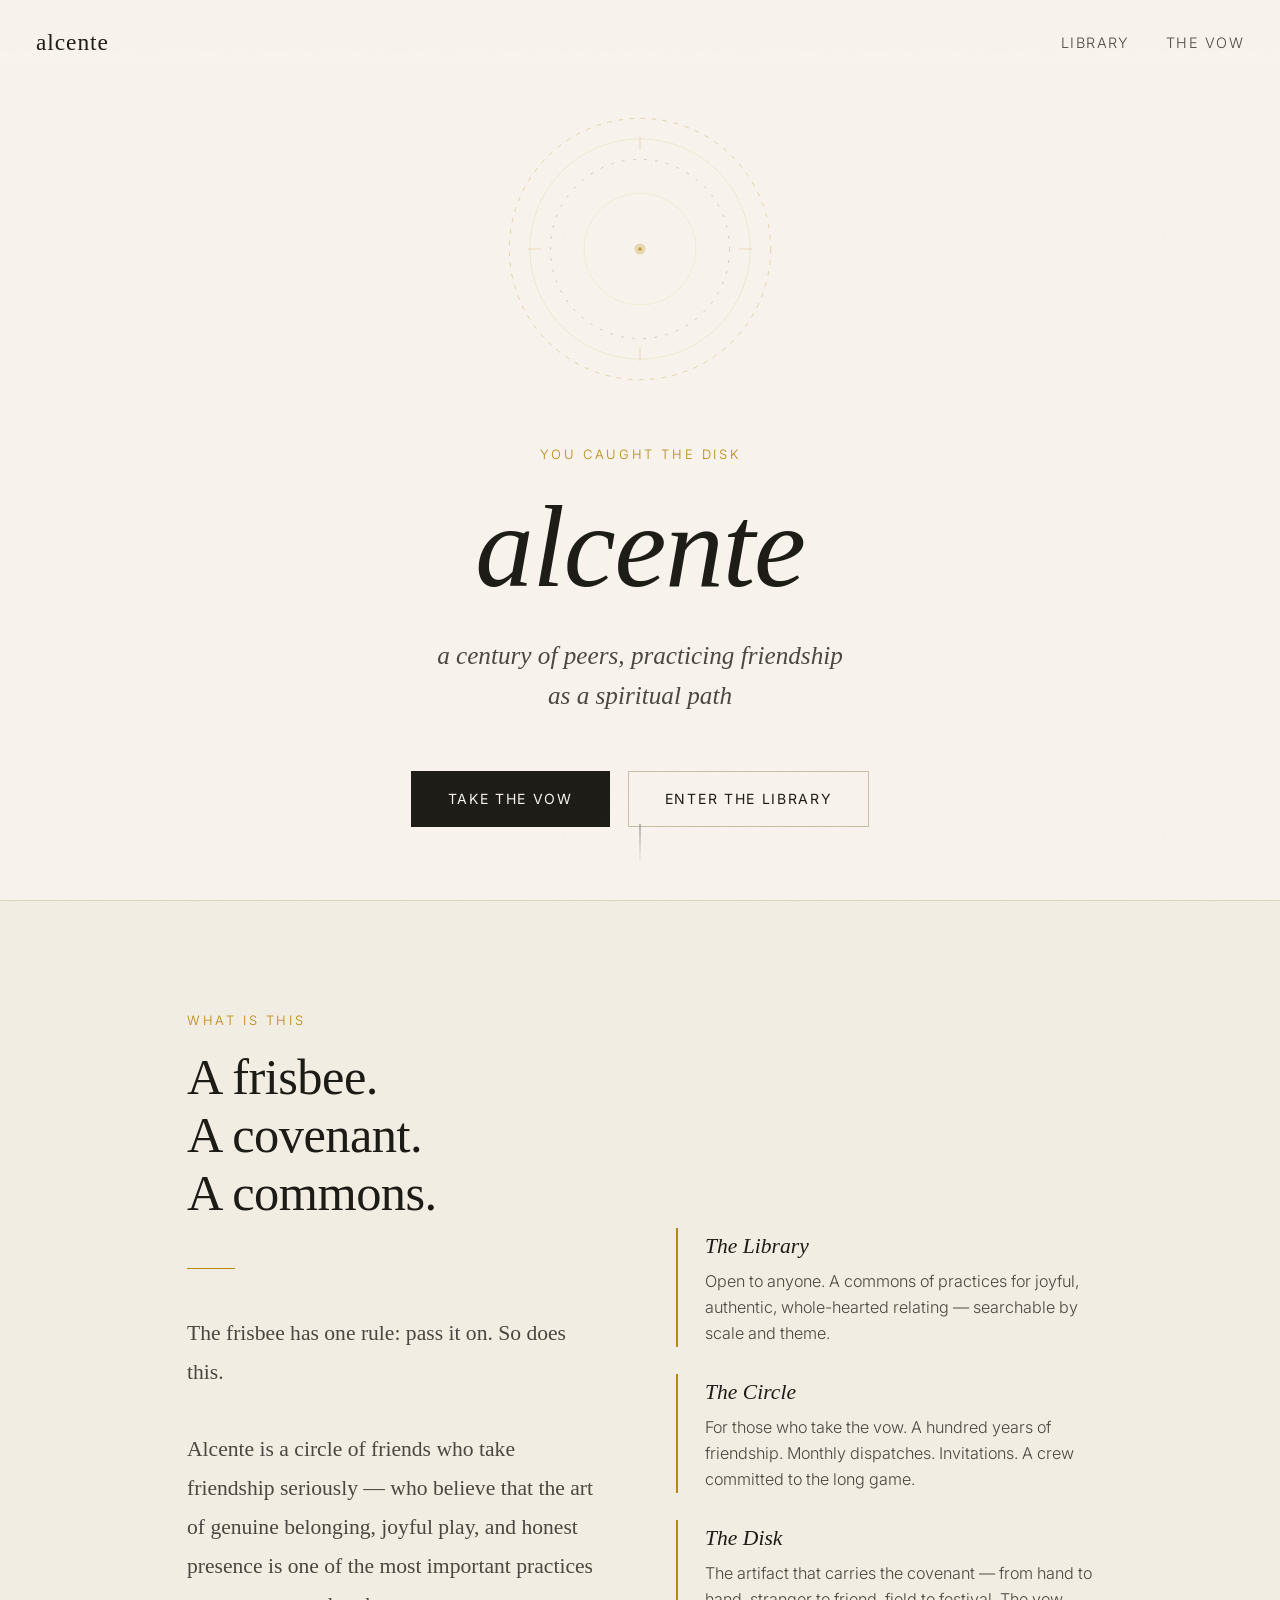
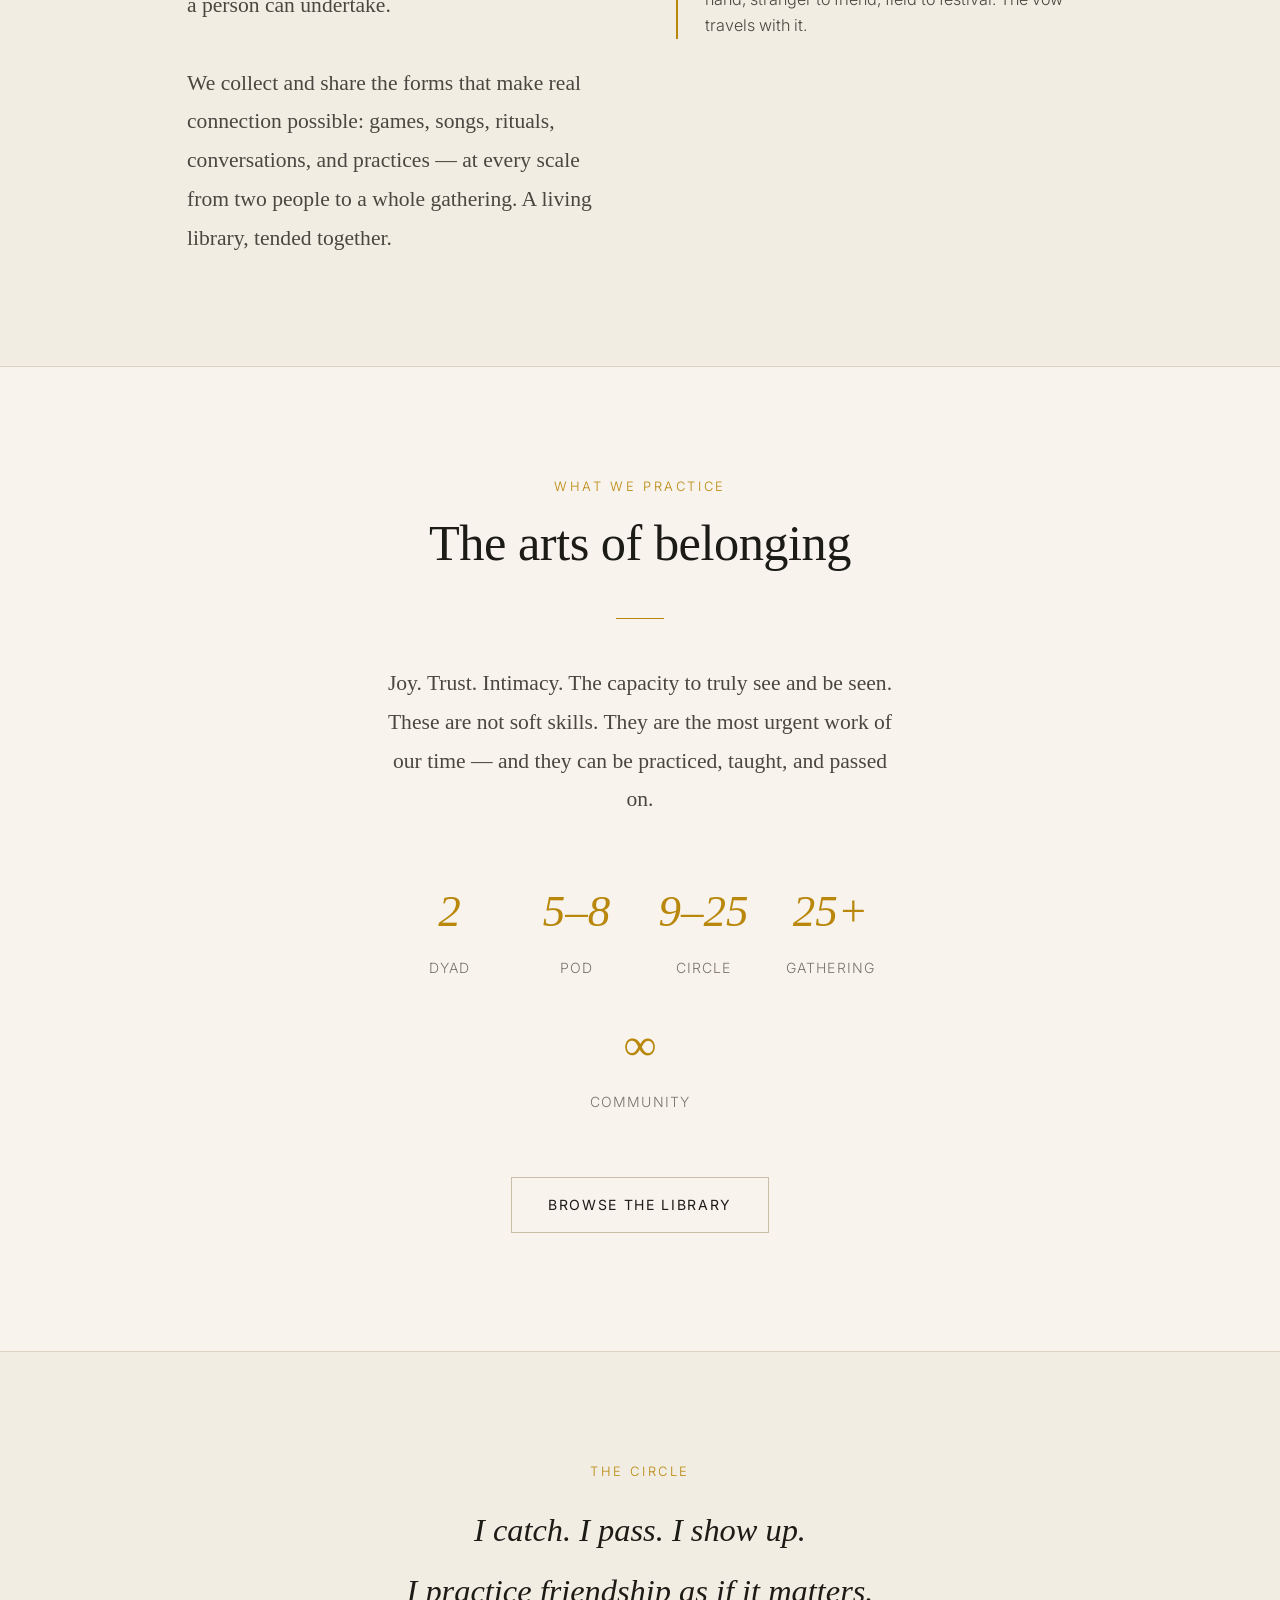
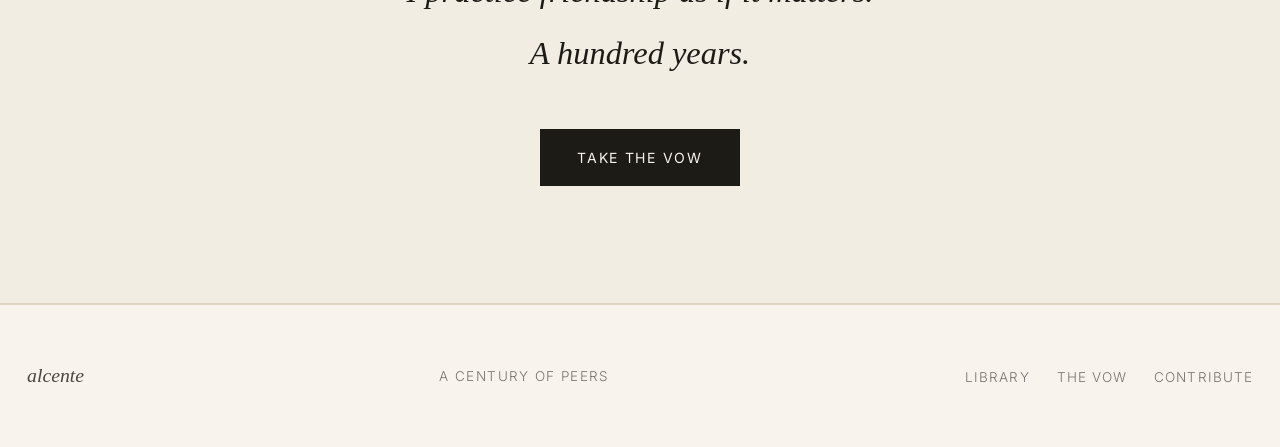
==== index.html @ 094f24ce "Update meta description and Open Graph tags" ====
<!DOCTYPE html>
<html lang="en">
<head>
  <meta charset="UTF-8">
  <meta name="viewport" content="width=device-width, initial-scale=1.0">
  <title>alcente — a century of peers</title>
  <meta name="description" content="A frisbee that carries a covenant. A circle of wizards, witches, bodhisatvas, librarians, and pirates practicing friendship as a spiritual path.">
  <meta property="og:title" content="alcente — a century of peers">
  <meta property="og:description" content="You hold the disk. A circle of friends practicing friendship as a spiritual path.">
  <meta property="og:type" content="website">
  <meta property="og:url" content="https://alcente.xyz">
  <link rel="preconnect" href="https://fonts.googleapis.com">
  <link rel="preconnect" href="https://fonts.gstatic.com" crossorigin>
  <link href="https://fonts.googleapis.com/css2?family=Cormorant+Garant:ital,wght@0,300;0,400;0,500;0,600;1,300;1,400;1,500&family=Inter:wght@300;400;500&display=swap" rel="stylesheet">
  <link rel="stylesheet" href="style.css">
</head>
<body>

  <!-- Navigation -->
  <nav class="nav" id="nav">
    <a href="/" class="nav__logo">alcente</a>
    <ul class="nav__links">
      <li><a href="library.html">Library</a></li>
      <li><a href="covenant.html">The Vow</a></li>
    </ul>
  </nav>

  <main>

    <!-- Hero -->
    <section class="hero">

      <!-- The Disk -->
      <div class="hero__disk" aria-hidden="true">
        <svg viewBox="0 0 300 300" xmlns="http://www.w3.org/2000/svg" fill="none">
          <!-- Outer dashed ring (rotates slowly) -->
          <g class="disk-ring-outer">
            <circle cx="150" cy="150" r="140" stroke="#C49A2F" stroke-width="0.75" stroke-dasharray="5 7" opacity="0.5"/>
          </g>
          <!-- Mid ring -->
          <circle cx="150" cy="150" r="118" stroke="#B8870B" stroke-width="0.5" opacity="0.25"/>
          <!-- Inner dashed ring (rotates opposite) -->
          <g class="disk-ring-inner">
            <circle cx="150" cy="150" r="96" stroke="#627358" stroke-width="0.75" stroke-dasharray="3 9" opacity="0.4"/>
          </g>
          <!-- Core -->
          <circle cx="150" cy="150" r="60" stroke="#C49A2F" stroke-width="0.5" opacity="0.2"/>
          <!-- Center mark -->
          <circle cx="150" cy="150" r="6" fill="#C49A2F" opacity="0.3"/>
          <circle cx="150" cy="150" r="2" fill="#B8870B" opacity="0.7"/>
          <!-- Cardinal marks -->
          <line x1="150" y1="30" x2="150" y2="44" stroke="#C49A2F" stroke-width="1" opacity="0.3"/>
          <line x1="150" y1="256" x2="150" y2="270" stroke="#C49A2F" stroke-width="1" opacity="0.3"/>
          <line x1="30" y1="150" x2="44" y2="150" stroke="#C49A2F" stroke-width="1" opacity="0.3"/>
          <line x1="256" y1="150" x2="270" y2="150" stroke="#C49A2F" stroke-width="1" opacity="0.3"/>
        </svg>
      </div>

      <p class="hero__eyebrow">you caught the disk</p>

      <h1 class="hero__title">alcente</h1>

      <p class="hero__sub">
        a century of peers, practicing friendship<br>as a spiritual path
      </p>

      <div class="hero__ctas">
        <a href="covenant.html" class="btn btn--primary">Take the Vow</a>
        <a href="library.html" class="btn btn--ghost">Enter the Library</a>
      </div>

      <div class="hero__scroll" aria-hidden="true">
      </div>

    </section>

    <!-- About -->
    <section class="about section">
      <div class="container container--wide">
        <div class="about__grid">

          <div class="about__text fade-up">
            <p class="section__label">What is this</p>
            <h2 class="section__title">A frisbee.<br>A covenant.<br>A commons.</h2>
            <div class="divider divider--left"></div>
            <p class="section__body">
              The frisbee has one rule: pass it on. So does this.<br><br>
              Alcente is a circle of friends who take friendship seriously — 
              who believe that the art of genuine belonging, joyful play, 
              and honest presence is one of the most important practices 
              a person can undertake.<br><br>
              We collect and share the forms that make real connection possible: 
              games, songs, rituals, conversations, and practices — 
              at every scale from two people to a whole gathering.
              A living library, tended together.
            </p>
          </div>

          <ul class="about__values fade-up">
            <li class="about__value">
              <p class="about__value-title">The Library</p>
              <p class="about__value-desc">
                Open to anyone. A commons of practices for joyful, authentic, 
                whole-hearted relating — searchable by scale and theme.
              </p>
            </li>
            <li class="about__value">
              <p class="about__value-title">The Circle</p>
              <p class="about__value-desc">
                For those who take the vow. A hundred years of friendship. 
                Monthly dispatches. Invitations. A crew committed to the long game.
              </p>
            </li>
            <li class="about__value">
              <p class="about__value-title">The Disk</p>
              <p class="about__value-desc">
                The artifact that carries the covenant — from hand to hand, 
                stranger to friend, field to festival. The vow travels with it.
              </p>
            </li>
          </ul>

        </div>
      </div>
    </section>

    <!-- What we practice -->
    <section class="section">
      <div class="container" style="text-align: center;">
        <p class="section__label fade-up">What we practice</p>
        <h2 class="section__title fade-up">The arts of belonging</h2>
        <div class="divider"></div>
        <p class="section__body fade-up" style="max-width: 520px; margin: 0 auto 3rem;">
          Joy. Trust. Intimacy. The capacity to truly see and be seen.
          These are not soft skills. They are the most urgent work of our time —
          and they can be practiced, taught, and passed on.
        </p>

        <div style="display: flex; gap: 1.5rem; justify-content: center; flex-wrap: wrap; margin-top: 2rem;">
          <div class="fade-up" style="display: flex; flex-direction: column; gap: 0.35rem; align-items: center; min-width: 100px;">
            <span style="font-family: var(--font-serif); font-size: 2.5rem; font-style: italic; color: var(--gold);">2</span>
            <span class="small light">dyad</span>
          </div>
          <div class="fade-up" style="display: flex; flex-direction: column; gap: 0.35rem; align-items: center; min-width: 100px;">
            <span style="font-family: var(--font-serif); font-size: 2.5rem; font-style: italic; color: var(--gold);">5–8</span>
            <span class="small light">pod</span>
          </div>
          <div class="fade-up" style="display: flex; flex-direction: column; gap: 0.35rem; align-items: center; min-width: 100px;">
            <span style="font-family: var(--font-serif); font-size: 2.5rem; font-style: italic; color: var(--gold);">9–25</span>
            <span class="small light">circle</span>
          </div>
          <div class="fade-up" style="display: flex; flex-direction: column; gap: 0.35rem; align-items: center; min-width: 100px;">
            <span style="font-family: var(--font-serif); font-size: 2.5rem; font-style: italic; color: var(--gold);">25+</span>
            <span class="small light">gathering</span>
          </div>
          <div class="fade-up" style="display: flex; flex-direction: column; gap: 0.35rem; align-items: center; min-width: 100px;">
            <span style="font-family: var(--font-serif); font-size: 2.5rem; font-style: italic; color: var(--gold);">∞</span>
            <span class="small light">community</span>
          </div>
        </div>

        <div style="margin-top: 3.5rem;" class="fade-up">
          <a href="library.html" class="btn btn--ghost">Browse the Library</a>
        </div>
      </div>
    </section>

    <!-- The Vow teaser -->
    <section class="section" style="background: var(--cream-mid); border-top: 1px solid var(--border); border-bottom: 1px solid var(--border);">
      <div class="container" style="text-align: center;">
        <p class="section__label fade-up">The Circle</p>
        <blockquote class="fade-up" style="font-family: var(--font-serif); font-size: clamp(1.3rem, 3vw, 1.8rem); font-style: italic; line-height: 1.9; color: var(--ink); max-width: 480px; margin: 0 auto 2.5rem;">
          I catch. I pass. I show up.<br>
          I practice friendship as if it matters.<br>
          A hundred years.
        </blockquote>
        <a href="covenant.html" class="btn btn--primary fade-up">Take the Vow</a>
      </div>
    </section>

  </main>

  <footer class="footer">
    <div class="footer__logo">alcente</div>
    <span class="footer__tagline">a century of peers</span>
    <ul class="footer__links">
      <li><a href="library.html">Library</a></li>
      <li><a href="covenant.html">The Vow</a></li>
      <li><a href="contribute.html">Contribute</a></li>
    </ul>
  </footer>

  <script>
    // Scroll-triggered fade-in
    const observer = new IntersectionObserver(
      (entries) => entries.forEach(e => { if (e.isIntersecting) e.target.classList.add('visible'); }),
      { threshold: 0.15, rootMargin: '0px 0px -40px 0px' }
    );
    document.querySelectorAll('.fade-up').forEach(el => observer.observe(el));
  </script>

</body>
</html>
---- style.css ----
/* ============================================
   ALCENTE — Design System
   a century of peers
   ============================================ */

@import url('https://fonts.googleapis.com/css2?family=Cormorant+Garant:ital,wght@0,300;0,400;0,500;0,600;1,300;1,400;1,500&family=Inter:wght@300;400;500&display=swap');

/* --- Tokens --- */
:root {
  --cream:      #F8F4ED;
  --cream-dark: #EDE6D6;
  --cream-mid:  #F2EDE3;
  --ink:        #1D1B16;
  --ink-mid:    #4A4740;
  --ink-light:  #7A756C;
  --gold:       #B8870B;
  --gold-pale:  rgba(184, 135, 11, 0.10);
  --gold-warm:  #C9A040;
  --sage:       #627358;
  --sage-pale:  rgba(98, 115, 88, 0.10);
  --border:     #DDD5C2;
  --border-mid: #C9BEA8;

  --font-serif: 'Cormorant Garant', Georgia, serif;
  --font-sans:  'Inter', system-ui, -apple-system, sans-serif;

  --ease-out: cubic-bezier(0.22, 1, 0.36, 1);
  --ease-in-out: cubic-bezier(0.65, 0, 0.35, 1);

  --max-prose: 660px;
  --max-wide:  960px;
}

/* --- Reset --- */
*, *::before, *::after { box-sizing: border-box; margin: 0; padding: 0; }

html {
  font-size: 18px;
  scroll-behavior: smooth;
  -webkit-font-smoothing: antialiased;
  -moz-osx-font-smoothing: grayscale;
}

body {
  background-color: var(--cream);
  color: var(--ink);
  font-family: var(--font-sans);
  font-weight: 300;
  line-height: 1.7;
  min-height: 100vh;
}

/* Grain overlay */
body::after {
  content: '';
  position: fixed;
  inset: 0;
  background-image: url("data:image/svg+xml,%3Csvg xmlns='http://www.w3.org/2000/svg' width='300' height='300'%3E%3Cfilter id='n'%3E%3CfeTurbulence type='fractalNoise' baseFrequency='0.75' numOctaves='4' stitchTiles='stitch'/%3E%3CfeColorMatrix type='saturate' values='0'/%3E%3C/filter%3E%3Crect width='300' height='300' filter='url(%23n)' opacity='0.04'/%3E%3C/svg%3E");
  pointer-events: none;
  z-index: 9999;
  opacity: 0.6;
}

img, svg { display: block; max-width: 100%; }
a { color: inherit; text-decoration: none; }
button { cursor: pointer; font-family: inherit; }

/* --- Typography --- */
h1, h2, h3, h4 {
  font-family: var(--font-serif);
  font-weight: 400;
  line-height: 1.15;
  letter-spacing: -0.01em;
}

h1 { font-size: clamp(2.8rem, 8vw, 5.5rem); }
h2 { font-size: clamp(1.8rem, 4vw, 2.8rem); }
h3 { font-size: clamp(1.3rem, 3vw, 1.8rem); }

p { font-size: 1rem; color: var(--ink-mid); }

.serif { font-family: var(--font-serif); }
.italic { font-style: italic; }
.gold { color: var(--gold); }
.sage { color: var(--sage); }
.light { color: var(--ink-light); }
.small { font-size: 0.78rem; letter-spacing: 0.08em; text-transform: uppercase; }

/* --- Layout --- */
.container {
  width: 100%;
  max-width: var(--max-prose);
  margin: 0 auto;
  padding: 0 1.5rem;
}

.container--wide {
  max-width: var(--max-wide);
}

/* --- Navigation --- */
.nav {
  position: fixed;
  top: 0;
  left: 0;
  right: 0;
  z-index: 100;
  padding: 1.25rem 2rem;
  display: flex;
  align-items: center;
  justify-content: space-between;
  background: linear-gradient(to bottom, var(--cream) 60%, transparent);
}

.nav__logo {
  font-family: var(--font-serif);
  font-size: 1.3rem;
  font-weight: 500;
  letter-spacing: 0.04em;
  color: var(--ink);
  transition: opacity 0.2s;
}
.nav__logo:hover { opacity: 0.6; }

.nav__links {
  display: flex;
  gap: 2rem;
  list-style: none;
}

.nav__links a {
  font-size: 0.8rem;
  letter-spacing: 0.1em;
  text-transform: uppercase;
  color: var(--ink-mid);
  transition: color 0.2s;
}
.nav__links a:hover,
.nav__links a.active { color: var(--ink); }

/* --- Hero --- */
.hero {
  min-height: 100svh;
  display: flex;
  flex-direction: column;
  align-items: center;
  justify-content: center;
  text-align: center;
  padding: 6rem 1.5rem 4rem;
  position: relative;
}

.hero__disk {
  width: min(280px, 70vw);
  height: min(280px, 70vw);
  margin: 0 auto 3rem;
  animation: breathe 7s var(--ease-in-out) infinite;
}

.disk-ring-outer {
  animation: rotate 90s linear infinite;
  transform-origin: center;
}
.disk-ring-inner {
  animation: rotate 50s linear infinite reverse;
  transform-origin: center;
}

.hero__eyebrow {
  font-size: 0.72rem;
  letter-spacing: 0.2em;
  text-transform: uppercase;
  color: var(--gold);
  margin-bottom: 1.2rem;
}

.hero__title {
  font-family: var(--font-serif);
  font-size: clamp(3.2rem, 10vw, 6.5rem);
  font-weight: 300;
  font-style: italic;
  color: var(--ink);
  line-height: 1.05;
  margin-bottom: 1.5rem;
}

.hero__sub {
  font-family: var(--font-serif);
  font-size: clamp(1.1rem, 2.5vw, 1.4rem);
  color: var(--ink-mid);
  font-style: italic;
  max-width: 480px;
  margin: 0 auto 3rem;
  line-height: 1.6;
}

.hero__ctas {
  display: flex;
  gap: 1rem;
  flex-wrap: wrap;
  justify-content: center;
}

.hero__scroll {
  position: absolute;
  bottom: 2rem;
  left: 50%;
  transform: translateX(-50%);
  font-size: 0.7rem;
  letter-spacing: 0.15em;
  text-transform: uppercase;
  color: var(--ink-light);
  display: flex;
  flex-direction: column;
  align-items: center;
  gap: 0.5rem;
  animation: float 3s ease-in-out infinite;
}
.hero__scroll::after {
  content: '';
  width: 1px;
  height: 40px;
  background: linear-gradient(to bottom, var(--ink-light), transparent);
}

/* --- Buttons --- */
.btn {
  display: inline-block;
  padding: 0.85rem 2rem;
  font-family: var(--font-sans);
  font-size: 0.78rem;
  font-weight: 400;
  letter-spacing: 0.12em;
  text-transform: uppercase;
  border: 1px solid currentColor;
  transition: all 0.25s var(--ease-out);
  position: relative;
  overflow: hidden;
}

.btn--primary {
  background: var(--ink);
  color: var(--cream);
  border-color: var(--ink);
}
.btn--primary:hover {
  background: var(--gold);
  border-color: var(--gold);
  color: var(--cream);
  transform: translateY(-2px);
}

.btn--ghost {
  background: transparent;
  color: var(--ink);
  border-color: var(--border-mid);
}
.btn--ghost:hover {
  border-color: var(--ink);
  transform: translateY(-2px);
}

/* --- Divider --- */
.divider {
  width: 48px;
  height: 1px;
  background: var(--gold);
  margin: 2.5rem auto;
}
.divider--left { margin-left: 0; }

/* --- Section --- */
.section {
  padding: 6rem 1.5rem;
}

.section__label {
  font-size: 0.72rem;
  letter-spacing: 0.2em;
  text-transform: uppercase;
  color: var(--gold);
  margin-bottom: 1rem;
}

.section__title {
  margin-bottom: 1.5rem;
}

.section__body {
  font-family: var(--font-serif);
  font-size: clamp(1.05rem, 2vw, 1.2rem);
  color: var(--ink-mid);
  line-height: 1.8;
}

/* --- About split (homepage) --- */
.about {
  background: var(--cream-mid);
  border-top: 1px solid var(--border);
  border-bottom: 1px solid var(--border);
}

.about__grid {
  display: grid;
  grid-template-columns: 1fr 1fr;
  gap: 4rem;
  align-items: center;
}

.about__text p + p { margin-top: 1rem; }

.about__values {
  list-style: none;
  display: flex;
  flex-direction: column;
  gap: 1.5rem;
}

.about__value {
  border-left: 2px solid var(--gold);
  padding-left: 1.5rem;
}

.about__value-title {
  font-family: var(--font-serif);
  font-size: 1.2rem;
  font-style: italic;
  margin-bottom: 0.25rem;
  color: var(--ink);
}

.about__value-desc {
  font-size: 0.9rem;
  color: var(--ink-mid);
  line-height: 1.6;
}

/* --- Vow / Covenant page --- */
.page-hero {
  padding: 9rem 1.5rem 4rem;
  text-align: center;
}

.vow {
  padding: 4rem 1.5rem 6rem;
  background: var(--cream);
}

.vow__text {
  font-family: var(--font-serif);
  font-size: clamp(1.4rem, 3.5vw, 2rem);
  font-style: italic;
  line-height: 2;
  color: var(--ink);
  text-align: center;
  max-width: 560px;
  margin: 0 auto;
}

.vow__line {
  display: block;
  opacity: 0;
  transform: translateY(12px);
  transition: opacity 0.6s var(--ease-out), transform 0.6s var(--ease-out);
}

.vow__line.visible {
  opacity: 1;
  transform: translateY(0);
}

.vow__signature {
  font-family: var(--font-serif);
  font-size: 0.9rem;
  color: var(--gold);
  letter-spacing: 0.1em;
  text-transform: uppercase;
  margin-top: 2.5rem;
  text-align: center;
}

/* What the circle means */
.circle-means {
  padding: 4rem 1.5rem;
  background: var(--cream-mid);
  border-top: 1px solid var(--border);
  border-bottom: 1px solid var(--border);
}

.circle-means__items {
  list-style: none;
  display: flex;
  flex-direction: column;
  gap: 1.5rem;
  max-width: 540px;
  margin: 0 auto;
}

.circle-means__item {
  display: grid;
  grid-template-columns: 2rem 1fr;
  gap: 1rem;
  align-items: start;
}

.circle-means__num {
  font-family: var(--font-serif);
  font-style: italic;
  font-size: 1.3rem;
  color: var(--gold);
  line-height: 1;
  padding-top: 0.1rem;
}

.circle-means__desc {
  font-family: var(--font-serif);
  font-size: 1.05rem;
  color: var(--ink-mid);
  line-height: 1.7;
}

/* Join form */
.join {
  padding: 5rem 1.5rem 7rem;
}

.form {
  max-width: 480px;
  margin: 0 auto;
  display: flex;
  flex-direction: column;
  gap: 1.25rem;
}

.form__field {
  display: flex;
  flex-direction: column;
  gap: 0.4rem;
}

.form__label {
  font-size: 0.72rem;
  letter-spacing: 0.12em;
  text-transform: uppercase;
  color: var(--ink-mid);
}

.form__input {
  background: transparent;
  border: 1px solid var(--border-mid);
  border-radius: 0;
  padding: 0.85rem 1rem;
  font-family: var(--font-sans);
  font-size: 1rem;
  color: var(--ink);
  transition: border-color 0.2s;
  width: 100%;
  outline: none;
}

.form__input:focus { border-color: var(--ink); }
.form__input::placeholder { color: var(--ink-light); }

.form__checkbox {
  display: flex;
  align-items: flex-start;
  gap: 0.85rem;
  cursor: pointer;
}

.form__checkbox input[type="checkbox"] {
  width: 18px;
  height: 18px;
  flex-shrink: 0;
  margin-top: 0.15rem;
  accent-color: var(--gold);
  cursor: pointer;
}

.form__checkbox-text {
  font-family: var(--font-serif);
  font-size: 1rem;
  font-style: italic;
  color: var(--ink-mid);
  line-height: 1.5;
}

.form__note {
  font-size: 0.78rem;
  color: var(--ink-light);
  line-height: 1.6;
  text-align: center;
  margin-top: 0.5rem;
}

.form__success {
  display: none;
  text-align: center;
  padding: 3rem;
  border: 1px solid var(--border);
}

.form__success.show { display: block; }

.form__success-title {
  font-family: var(--font-serif);
  font-size: 2rem;
  font-style: italic;
  margin-bottom: 0.75rem;
}

/* --- Library page --- */
.library-intro {
  padding: 9rem 1.5rem 3rem;
  text-align: center;
}

.filter-bar {
  padding: 0 1.5rem 2.5rem;
  display: flex;
  flex-direction: column;
  gap: 1rem;
  align-items: center;
  position: sticky;
  top: 64px;
  background: var(--cream);
  z-index: 10;
  border-bottom: 1px solid var(--border);
  padding-bottom: 1.25rem;
}

.filter-group {
  display: flex;
  align-items: center;
  gap: 0.5rem;
  flex-wrap: wrap;
  justify-content: center;
}

.filter-group__label {
  font-size: 0.68rem;
  letter-spacing: 0.12em;
  text-transform: uppercase;
  color: var(--ink-light);
  margin-right: 0.25rem;
}

.chip {
  font-family: var(--font-sans);
  font-size: 0.72rem;
  font-weight: 400;
  letter-spacing: 0.08em;
  text-transform: uppercase;
  padding: 0.4rem 0.9rem;
  border: 1px solid var(--border);
  background: transparent;
  color: var(--ink-mid);
  cursor: pointer;
  transition: all 0.18s;
  border-radius: 100px;
}

.chip:hover { border-color: var(--ink-mid); color: var(--ink); }
.chip.active {
  background: var(--ink);
  border-color: var(--ink);
  color: var(--cream);
}

/* Practice grid */
.practices {
  padding: 2.5rem 1.5rem 6rem;
}

.practices__grid {
  display: grid;
  gap: 1.5rem;
  max-width: var(--max-wide);
  margin: 0 auto;
}

.practice-card {
  border: 1px solid var(--border);
  background: var(--cream);
  transition: border-color 0.2s, box-shadow 0.2s;
  cursor: pointer;
}

.practice-card:hover {
  border-color: var(--border-mid);
  box-shadow: 0 4px 24px rgba(0,0,0,0.05);
}

.practice-card.hidden {
  display: none;
}

.practice-card__header {
  padding: 1.5rem 1.75rem;
  display: grid;
  grid-template-columns: 1fr auto;
  gap: 1rem;
  align-items: start;
}

.practice-card__title {
  font-family: var(--font-serif);
  font-size: 1.4rem;
  font-weight: 400;
  color: var(--ink);
  margin-bottom: 0.35rem;
}

.practice-card__tagline {
  font-family: var(--font-serif);
  font-size: 0.95rem;
  font-style: italic;
  color: var(--ink-mid);
}

.practice-card__meta {
  display: flex;
  flex-direction: column;
  align-items: flex-end;
  gap: 0.4rem;
}

.badge {
  font-size: 0.65rem;
  letter-spacing: 0.1em;
  text-transform: uppercase;
  padding: 0.25rem 0.65rem;
  border-radius: 100px;
  white-space: nowrap;
}

.badge--type {
  background: var(--gold-pale);
  color: var(--gold);
  border: 1px solid rgba(184,135,11,0.2);
}

.badge--scale {
  background: var(--sage-pale);
  color: var(--sage);
  border: 1px solid rgba(98,115,88,0.2);
}

.badge--time {
  font-size: 0.65rem;
  color: var(--ink-light);
  letter-spacing: 0.06em;
}

.practice-card__body {
  max-height: 0;
  overflow: hidden;
  transition: max-height 0.5s var(--ease-out);
}

.practice-card__body.open {
  max-height: 800px;
}

.practice-card__inner {
  padding: 0 1.75rem 1.75rem;
  border-top: 1px solid var(--border);
  display: grid;
  gap: 1.5rem;
}

.practice-card__section-label {
  font-size: 0.65rem;
  letter-spacing: 0.14em;
  text-transform: uppercase;
  color: var(--gold);
  margin-bottom: 0.5rem;
}

.practice-card__desc {
  font-family: var(--font-serif);
  font-size: 1rem;
  color: var(--ink-mid);
  line-height: 1.7;
}

.practice-card__steps {
  list-style: none;
  display: flex;
  flex-direction: column;
  gap: 0.6rem;
  counter-reset: steps;
}

.practice-card__steps li {
  counter-increment: steps;
  display: grid;
  grid-template-columns: 1.5rem 1fr;
  gap: 0.75rem;
  font-family: var(--font-serif);
  font-size: 1rem;
  color: var(--ink-mid);
  line-height: 1.6;
}

.practice-card__steps li::before {
  content: counter(steps) ".";
  color: var(--gold);
  font-style: italic;
  font-size: 0.95rem;
}

.practice-card__when,
.practice-card__source {
  font-size: 0.85rem;
  color: var(--ink-light);
  font-style: italic;
  line-height: 1.6;
}

.practice-card__expand {
  display: flex;
  align-items: center;
  gap: 0.5rem;
  font-size: 0.7rem;
  letter-spacing: 0.1em;
  text-transform: uppercase;
  color: var(--ink-light);
  margin-top: 0.5rem;
  transition: color 0.2s;
}
.practice-card:hover .practice-card__expand { color: var(--ink); }

.expand-icon {
  width: 16px;
  height: 16px;
  transition: transform 0.3s var(--ease-out);
}
.practice-card.open .expand-icon { transform: rotate(45deg); }

.no-results {
  text-align: center;
  padding: 4rem 1.5rem;
  font-family: var(--font-serif);
  font-size: 1.2rem;
  font-style: italic;
  color: var(--ink-light);
  display: none;
}

.no-results.show { display: block; }

/* --- Contribute page --- */
.contribute-intro {
  padding: 9rem 1.5rem 4rem;
  text-align: center;
}

.contribute-form {
  padding: 2rem 1.5rem 7rem;
}

.form__select {
  background: transparent;
  border: 1px solid var(--border-mid);
  padding: 0.85rem 1rem;
  font-family: var(--font-sans);
  font-size: 1rem;
  color: var(--ink);
  width: 100%;
  outline: none;
  cursor: pointer;
  transition: border-color 0.2s;
  appearance: none;
  background-image: url("data:image/svg+xml,%3Csvg xmlns='http://www.w3.org/2000/svg' width='12' height='8' viewBox='0 0 12 8'%3E%3Cpath d='M1 1l5 5 5-5' stroke='%234A4740' fill='none' stroke-width='1.5'/%3E%3C/svg%3E");
  background-repeat: no-repeat;
  background-position: right 1rem center;
}

.form__select:focus { border-color: var(--ink); }

.form__textarea {
  background: transparent;
  border: 1px solid var(--border-mid);
  padding: 0.85rem 1rem;
  font-family: var(--font-sans);
  font-size: 1rem;
  color: var(--ink);
  width: 100%;
  outline: none;
  resize: vertical;
  min-height: 120px;
  transition: border-color 0.2s;
  line-height: 1.6;
}
.form__textarea:focus { border-color: var(--ink); }
.form__textarea::placeholder { color: var(--ink-light); }

.form__row {
  display: grid;
  grid-template-columns: 1fr 1fr;
  gap: 1rem;
}

/* --- Footer --- */
.footer {
  padding: 3rem 1.5rem;
  border-top: 1px solid var(--border);
  display: flex;
  align-items: center;
  justify-content: space-between;
  flex-wrap: wrap;
  gap: 1rem;
}

.footer__logo {
  font-family: var(--font-serif);
  font-size: 1.1rem;
  font-style: italic;
  color: var(--ink-mid);
}

.footer__tagline {
  font-size: 0.75rem;
  letter-spacing: 0.1em;
  text-transform: uppercase;
  color: var(--ink-light);
}

.footer__links {
  display: flex;
  gap: 1.5rem;
  list-style: none;
}

.footer__links a {
  font-size: 0.75rem;
  letter-spacing: 0.08em;
  text-transform: uppercase;
  color: var(--ink-light);
  transition: color 0.2s;
}
.footer__links a:hover { color: var(--ink); }

/* --- Animations --- */
@keyframes breathe {
  0%, 100% { transform: scale(1); }
  50% { transform: scale(1.025); }
}

@keyframes rotate {
  from { transform: rotate(0deg); }
  to   { transform: rotate(360deg); }
}

@keyframes float {
  0%, 100% { transform: translateX(-50%) translateY(0); }
  50%       { transform: translateX(-50%) translateY(6px); }
}

@keyframes fadeUp {
  from { opacity: 0; transform: translateY(20px); }
  to   { opacity: 1; transform: translateY(0); }
}

.fade-up {
  opacity: 0;
  transform: translateY(20px);
  transition: opacity 0.7s var(--ease-out), transform 0.7s var(--ease-out);
}

.fade-up.visible {
  opacity: 1;
  transform: translateY(0);
}

/* --- Page entry --- */
main {
  animation: fadeUp 0.6s var(--ease-out) both;
}

/* --- Responsive --- */
@media (max-width: 768px) {
  html { font-size: 16px; }

  .nav { padding: 1rem 1.25rem; }
  .nav__links { gap: 1.25rem; }

  .about__grid {
    grid-template-columns: 1fr;
    gap: 2.5rem;
  }

  .form__row {
    grid-template-columns: 1fr;
  }

  .footer {
    flex-direction: column;
    text-align: center;
  }

  .footer__links { justify-content: center; }

  .practice-card__header {
    grid-template-columns: 1fr;
  }

  .practice-card__meta {
    align-items: flex-start;
    flex-direction: row;
    flex-wrap: wrap;
  }
}

@media (max-width: 480px) {
  .hero__ctas { flex-direction: column; align-items: center; }
  .btn { width: 100%; max-width: 280px; text-align: center; }
  .filter-group { gap: 0.35rem; }
}
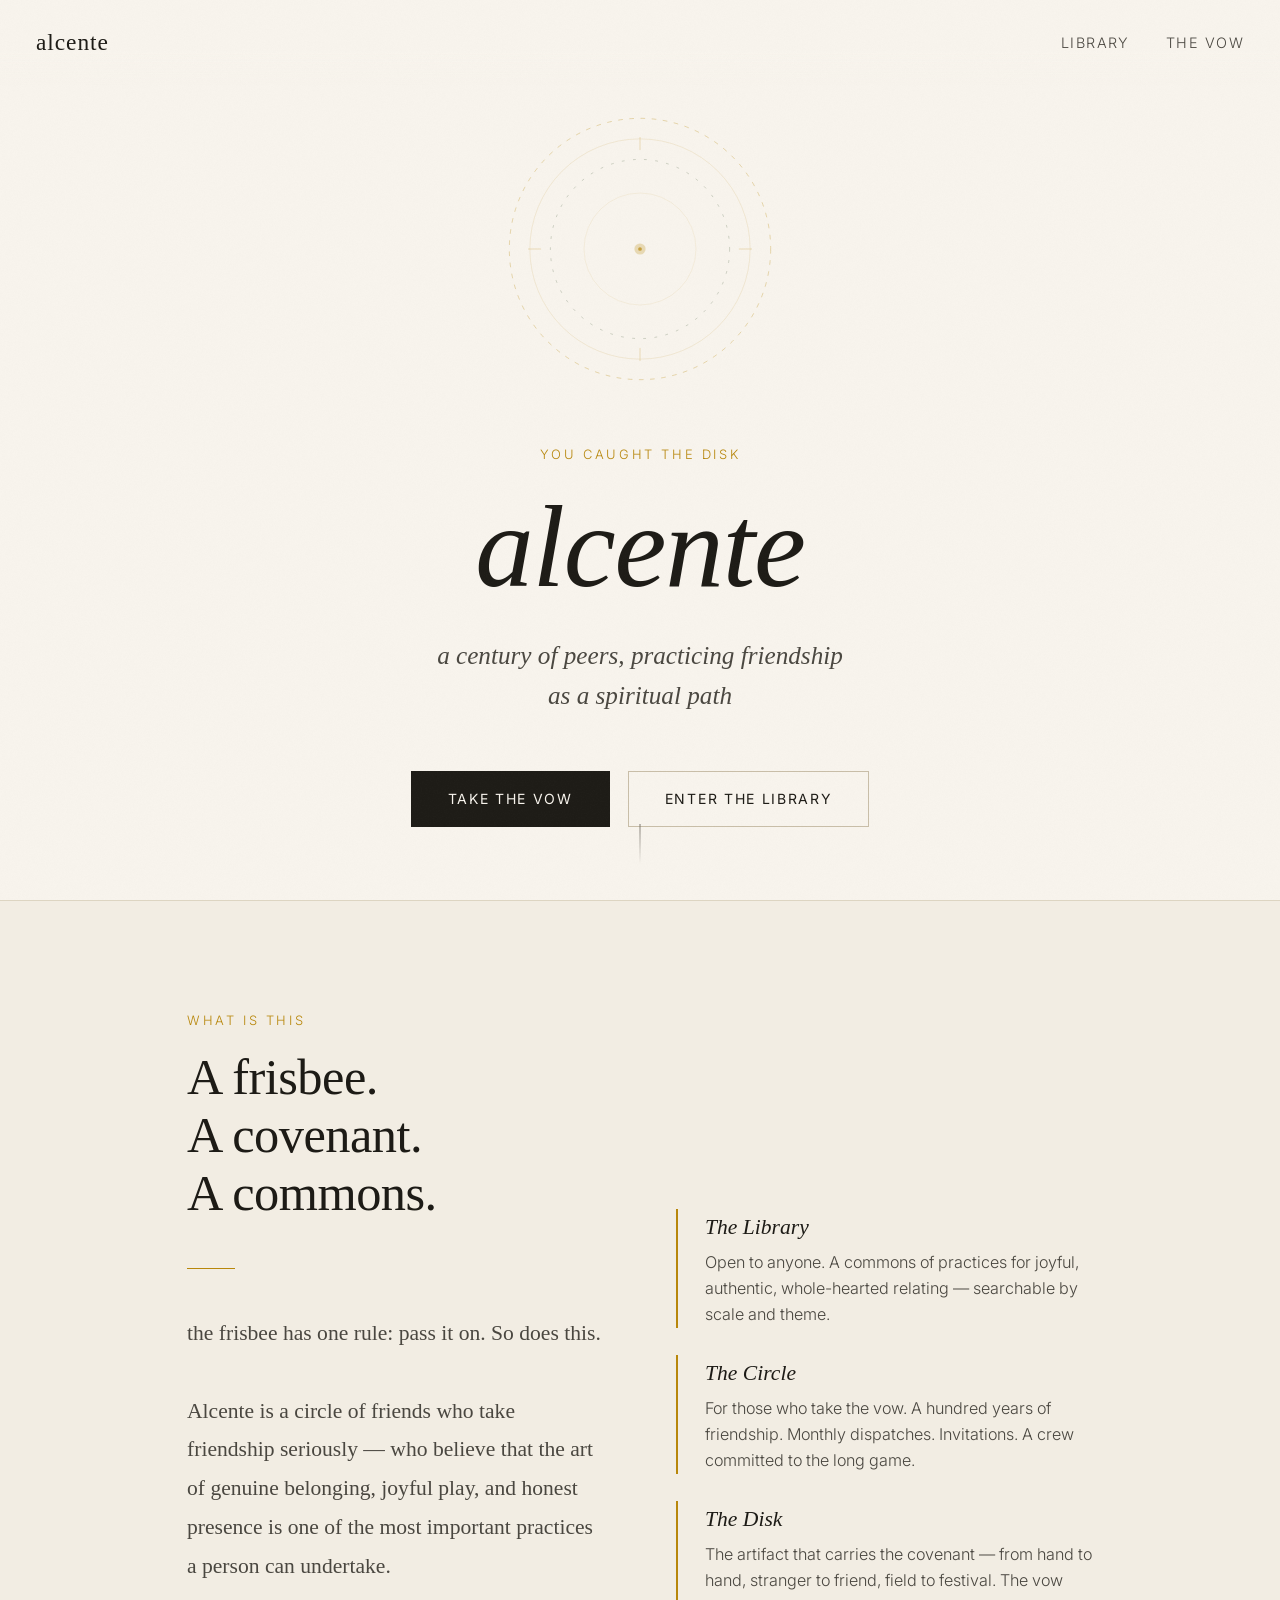
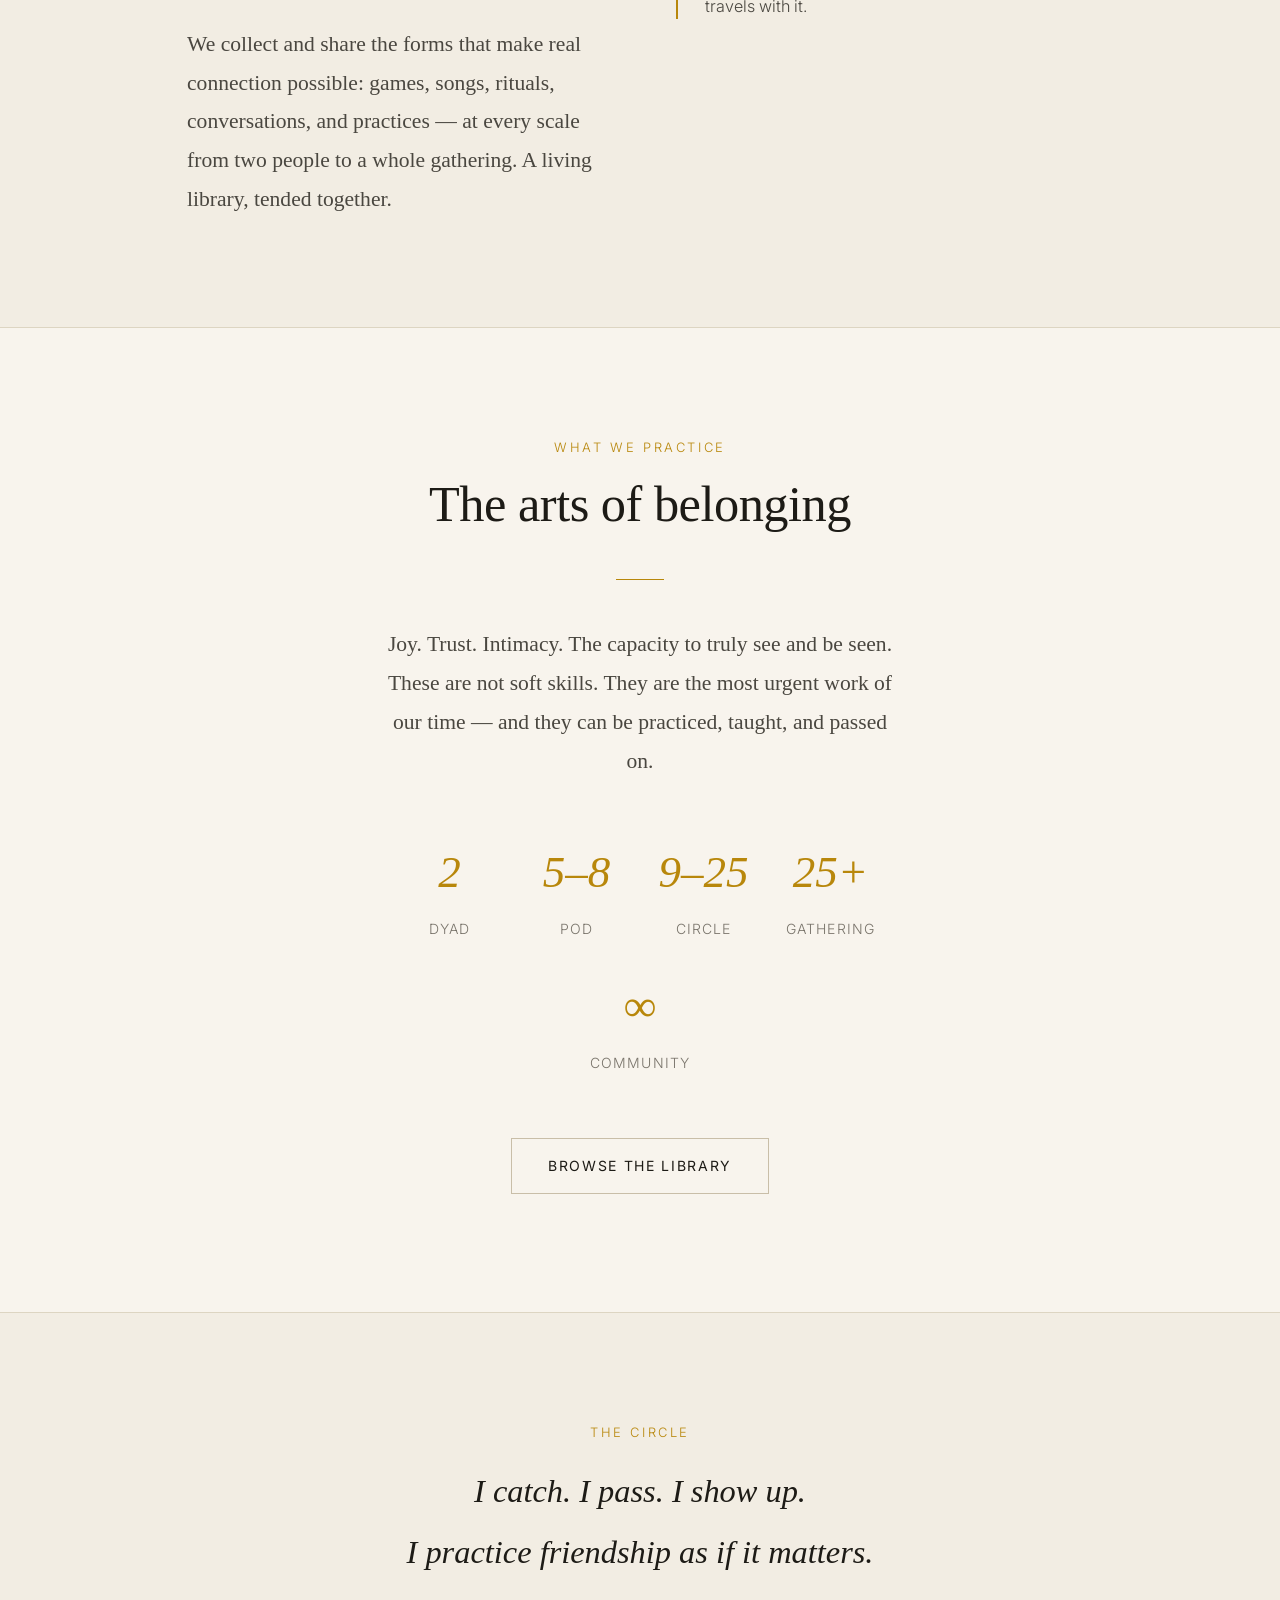
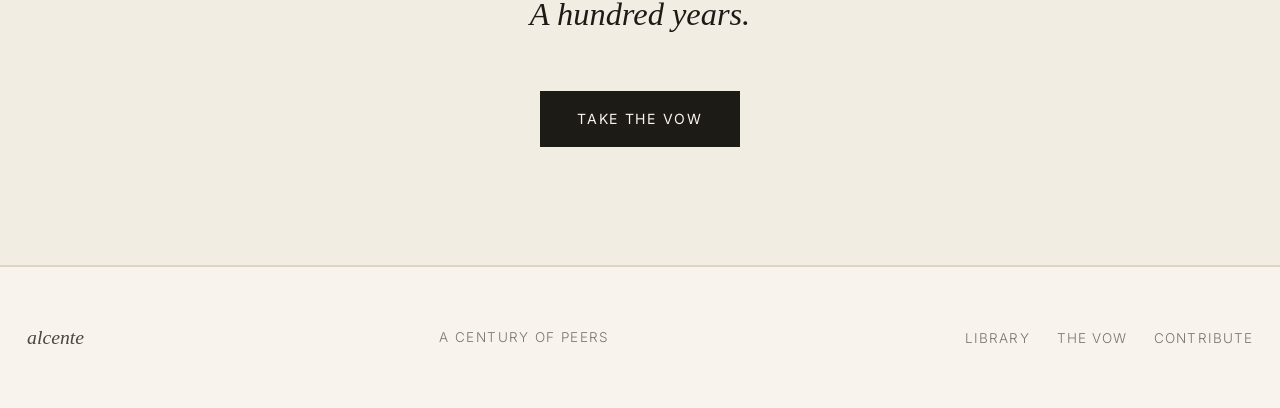
==== commit 14eb9aa4: "Fix capitalization in section body text" ====
--- a/index.html
+++ b/index.html
@@ -3,9 +3,9 @@
 <head>
   <meta charset="UTF-8">
   <meta name="viewport" content="width=device-width, initial-scale=1.0">
-  <title>alcente — a century of peers</title>
+  <title>disk sangha — a century of peers</title>
   <meta name="description" content="A frisbee that carries a covenant. A circle of wizards, witches, bodhisatvas, librarians, and pirates practicing friendship as a spiritual path.">
-  <meta property="og:title" content="alcente — a century of peers">
+  <meta property="og:title" content="disk sangha — a century of peers">
   <meta property="og:description" content="You hold the disk. A circle of friends practicing friendship as a spiritual path.">
   <meta property="og:type" content="website">
   <meta property="og:url" content="https://alcente.xyz">
@@ -84,7 +84,7 @@
             <h2 class="section__title">A frisbee.<br>A covenant.<br>A commons.</h2>
             <div class="divider divider--left"></div>
             <p class="section__body">
-              The frisbee has one rule: pass it on. So does this.<br><br>
+              the frisbee has one rule: pass it on. So does this.<br><br>
               Alcente is a circle of friends who take friendship seriously — 
               who believe that the art of genuine belonging, joyful play, 
               and honest presence is one of the most important practices 
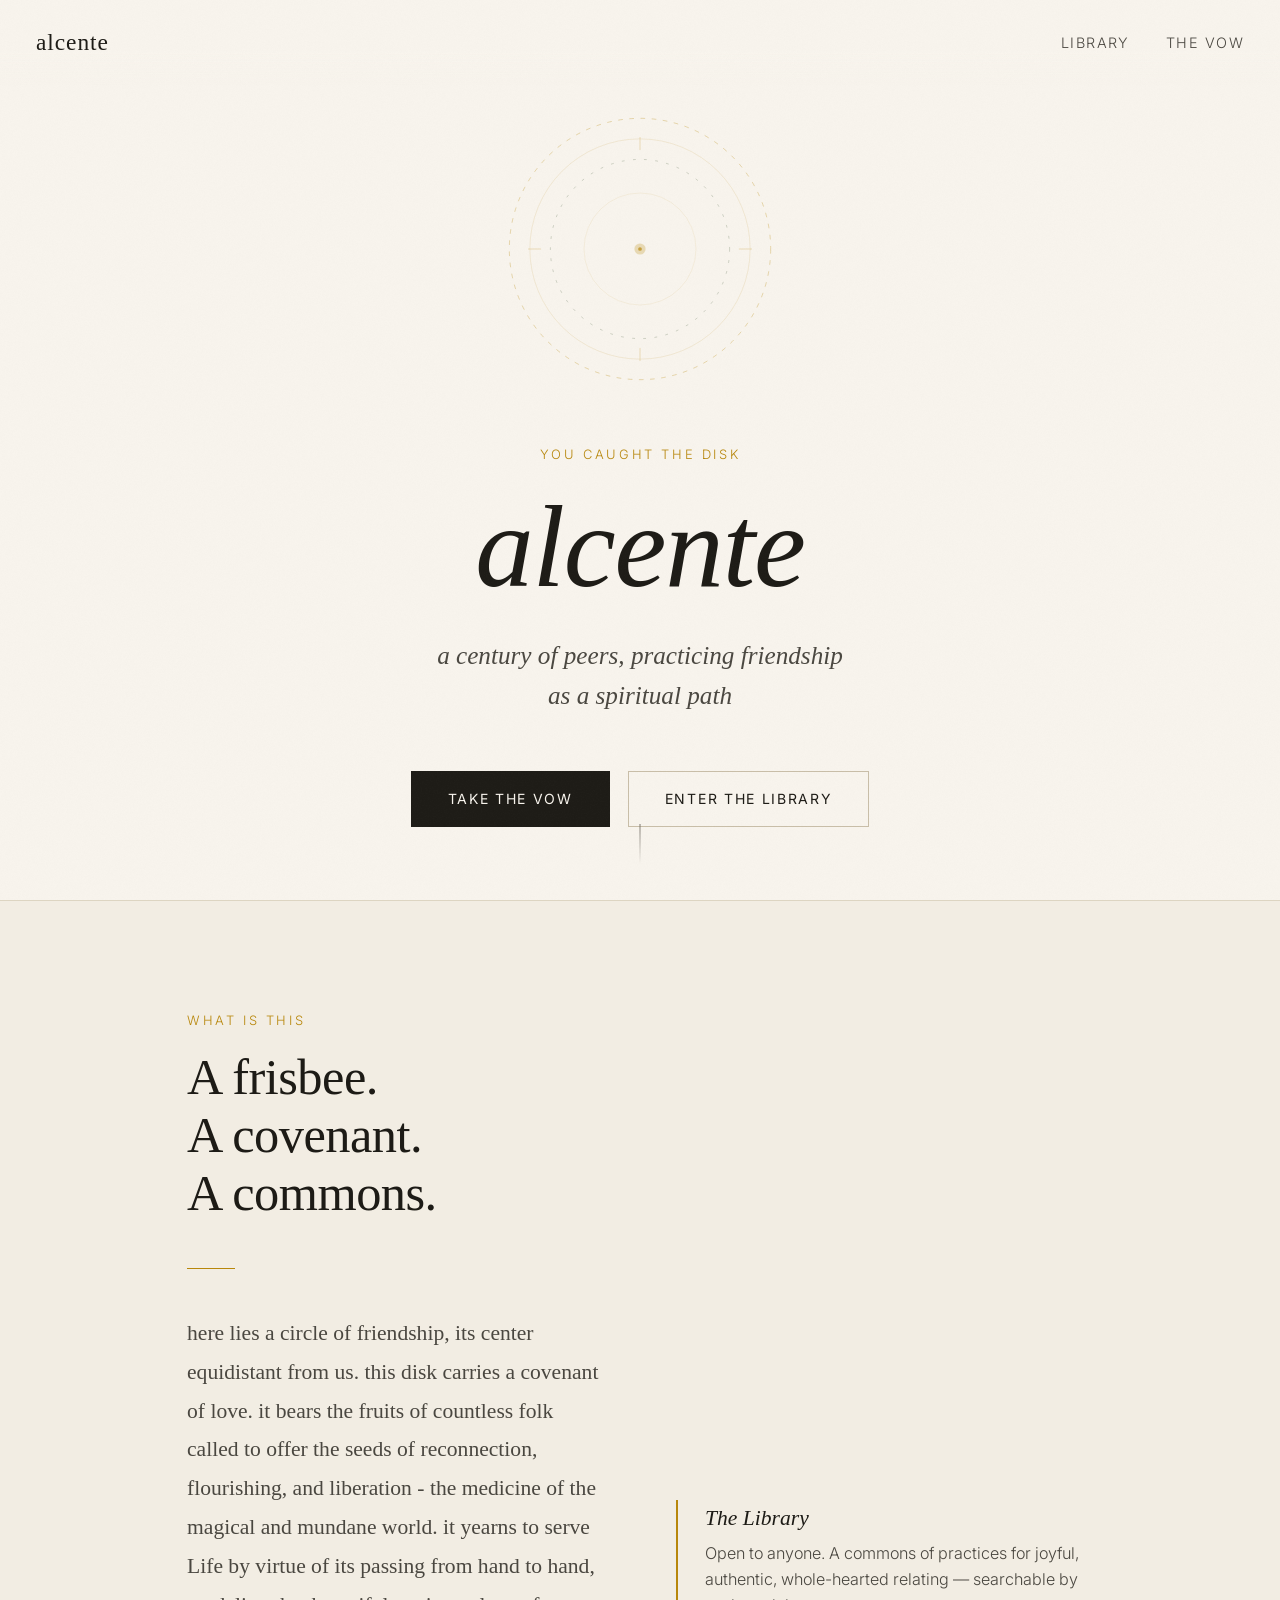
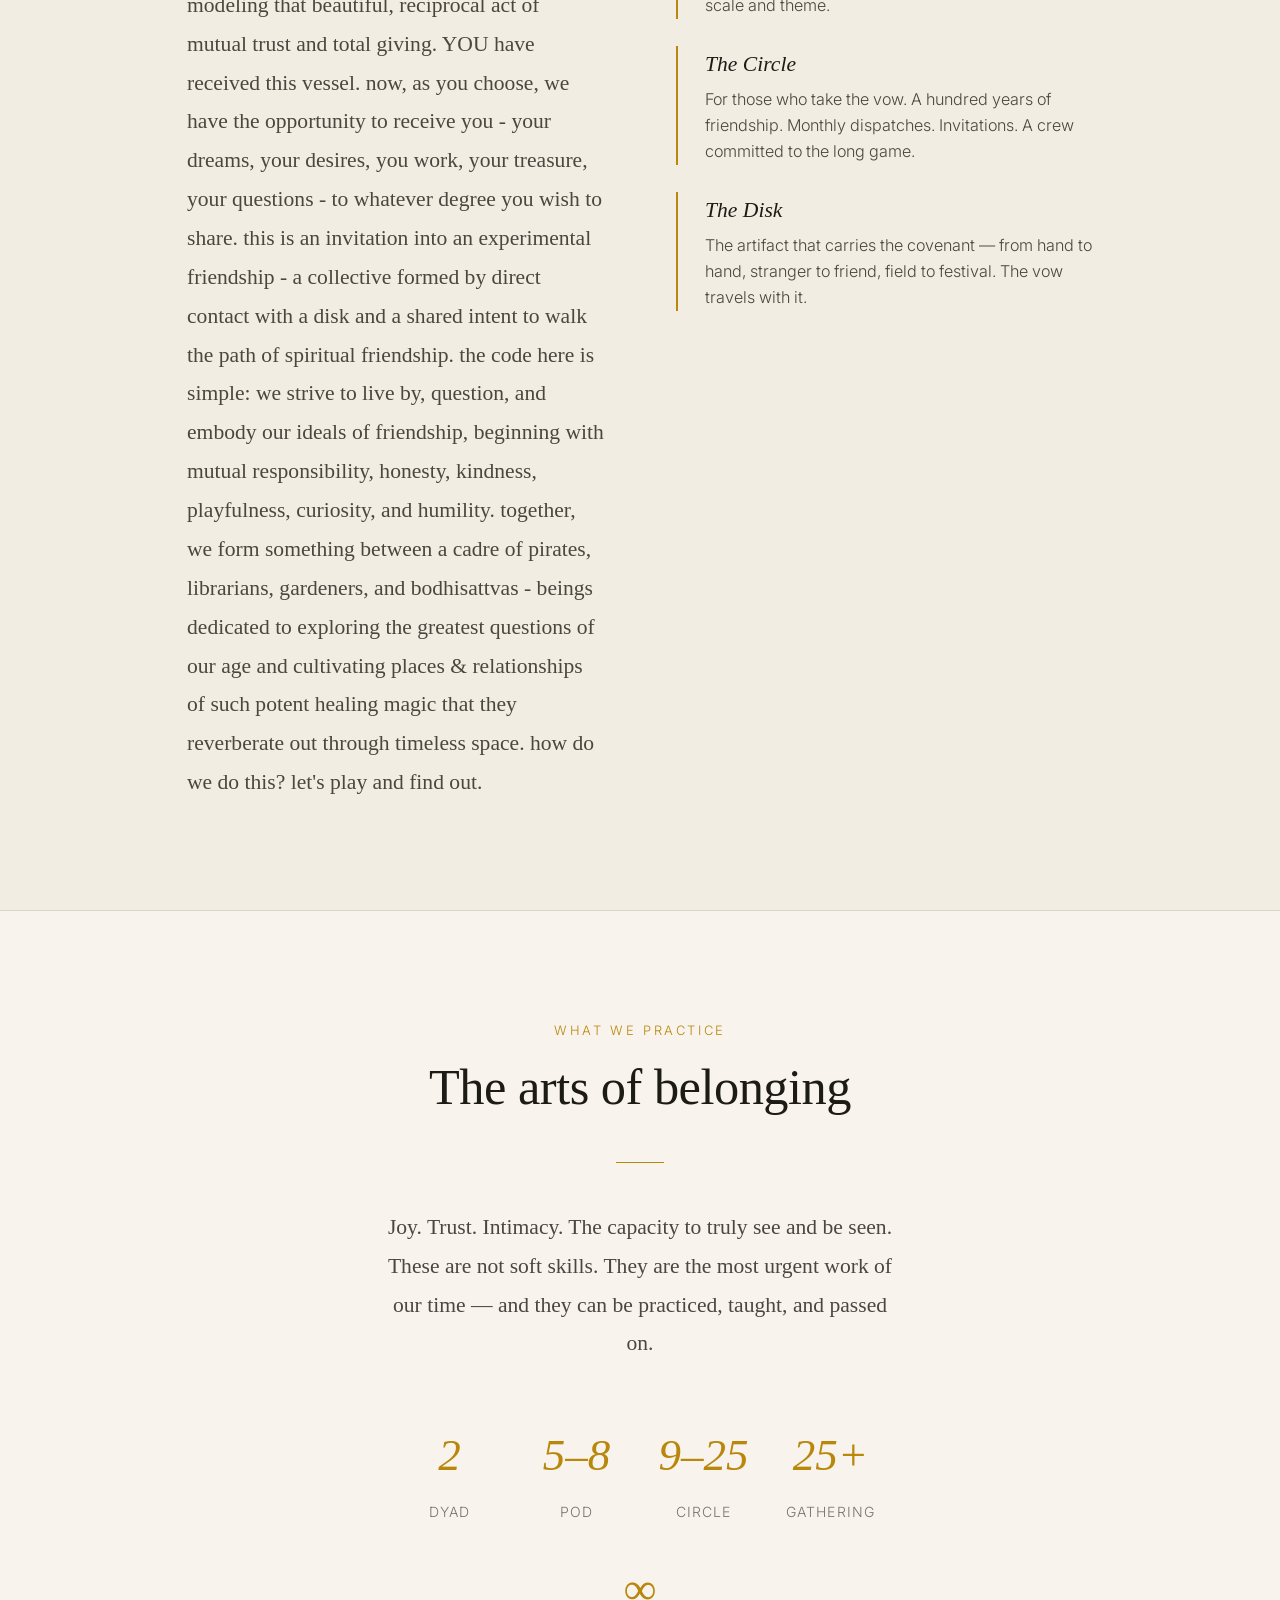
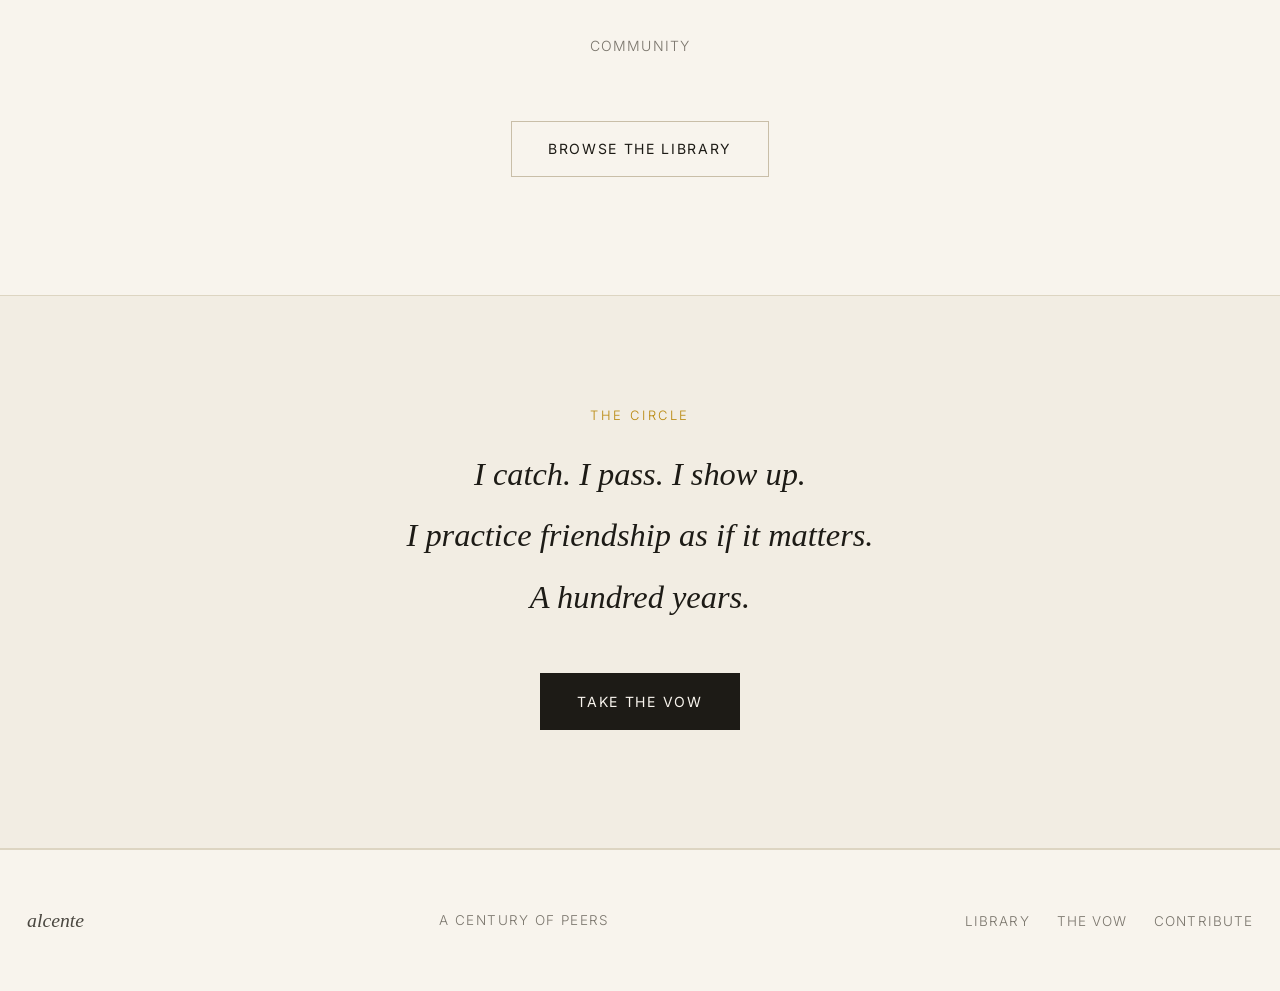
==== commit 128f020e: "Revise section body content on friendship and connection Updated the section body to reflect new tex" ====
--- a/index.html
+++ b/index.html
@@ -84,15 +84,17 @@
             <h2 class="section__title">A frisbee.<br>A covenant.<br>A commons.</h2>
             <div class="divider divider--left"></div>
             <p class="section__body">
-              the frisbee has one rule: pass it on. So does this.<br><br>
-              Alcente is a circle of friends who take friendship seriously — 
-              who believe that the art of genuine belonging, joyful play, 
-              and honest presence is one of the most important practices 
-              a person can undertake.<br><br>
-              We collect and share the forms that make real connection possible: 
-              games, songs, rituals, conversations, and practices — 
-              at every scale from two people to a whole gathering.
-              A living library, tended together.
+              here lies a circle of friendship, its center equidistant from us. 
+this disk carries a covenant of love. 
+it bears the fruits of countless folk called to offer the seeds of reconnection, flourishing, and liberation - the medicine of the magical and mundane world. 
+it yearns to serve Life by virtue of its passing from hand to hand, modeling that beautiful, reciprocal act of mutual trust and total giving. 
+YOU have received this vessel. 
+now, as you choose, we have the opportunity to receive you - your dreams, your desires, you work, your treasure, your questions - to whatever degree you wish to share. 
+this is an invitation into an experimental friendship - a collective formed by direct contact with a disk and a shared intent to walk the path of spiritual friendship. 
+the code here is simple: we strive to live by, question, and embody our ideals of friendship, beginning with mutual responsibility, honesty, kindness, playfulness, curiosity, and humility. 
+together, we form something between a cadre of pirates, librarians, gardeners, and bodhisattvas - beings dedicated to exploring the greatest questions of our age and cultivating places & relationships of such potent healing magic that they reverberate out through timeless space. 
+how do we do this? 
+              let's play and find out. 
             </p>
           </div>
 
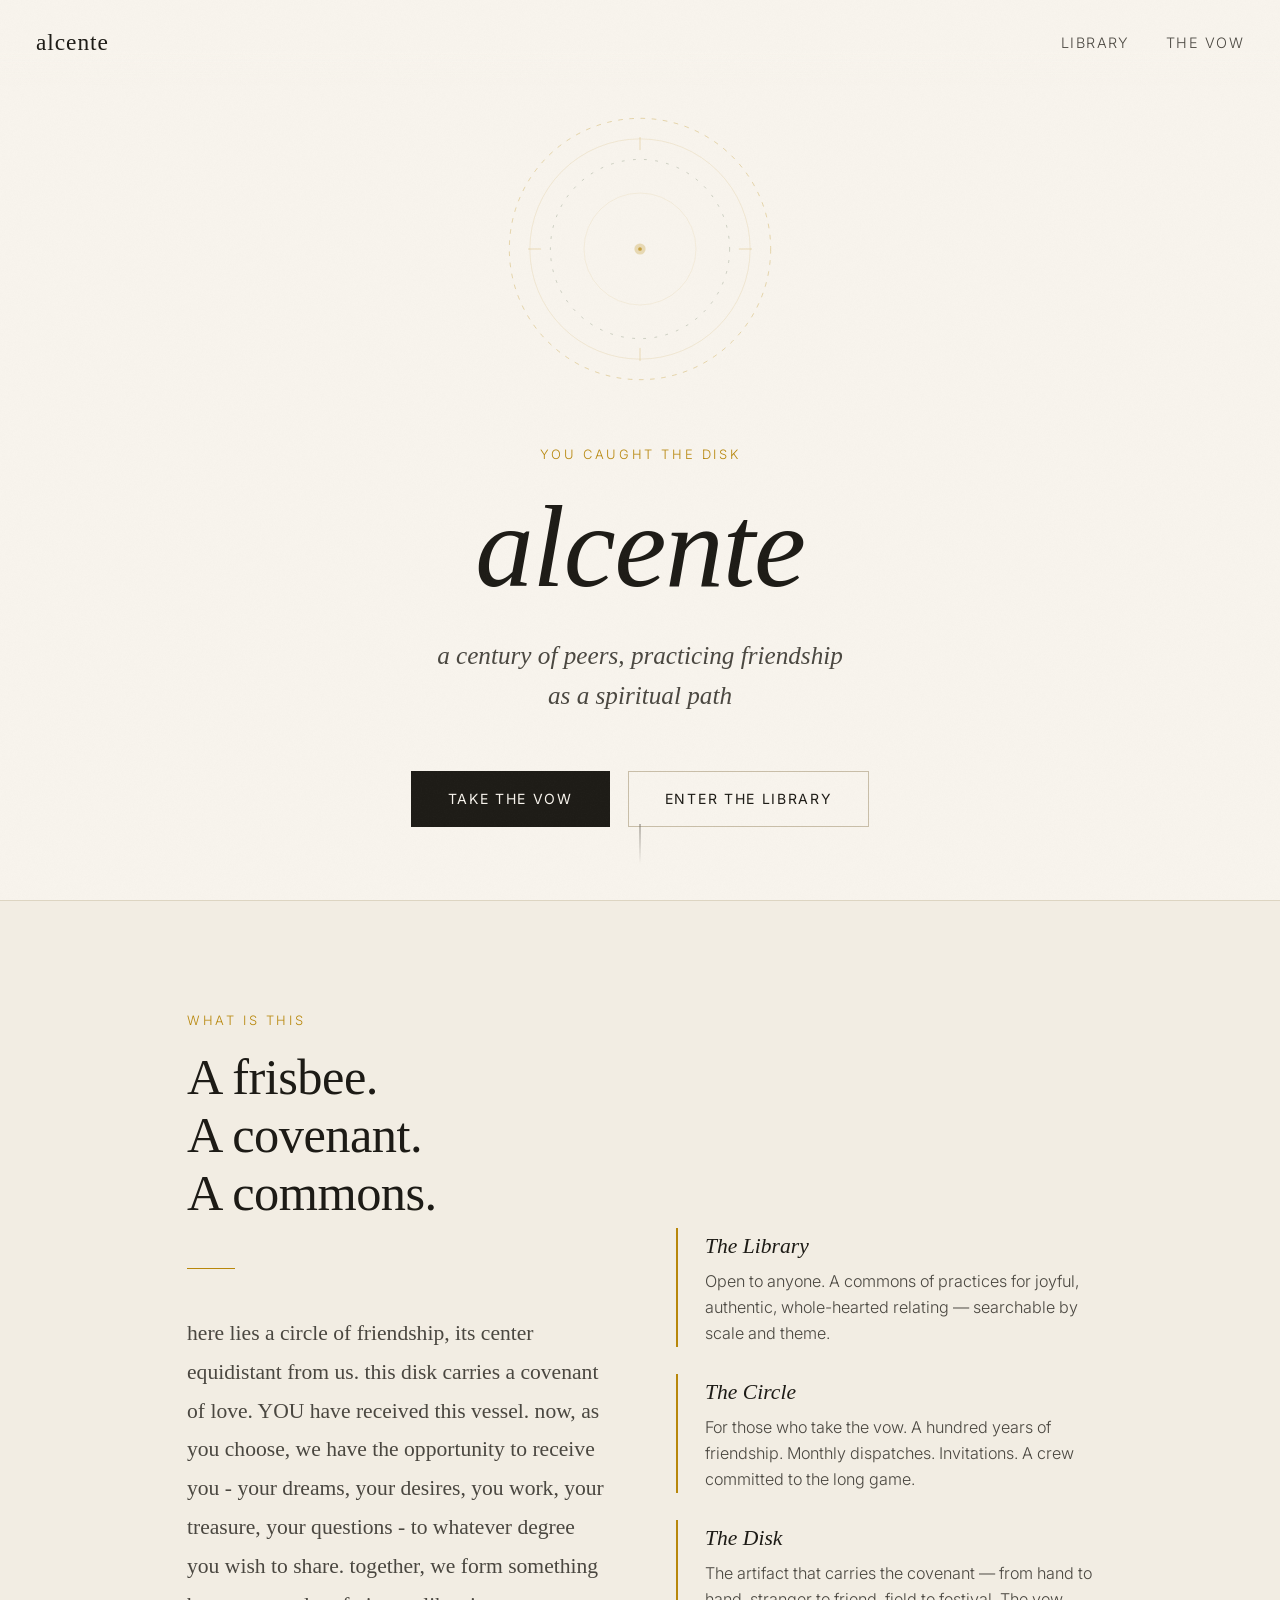
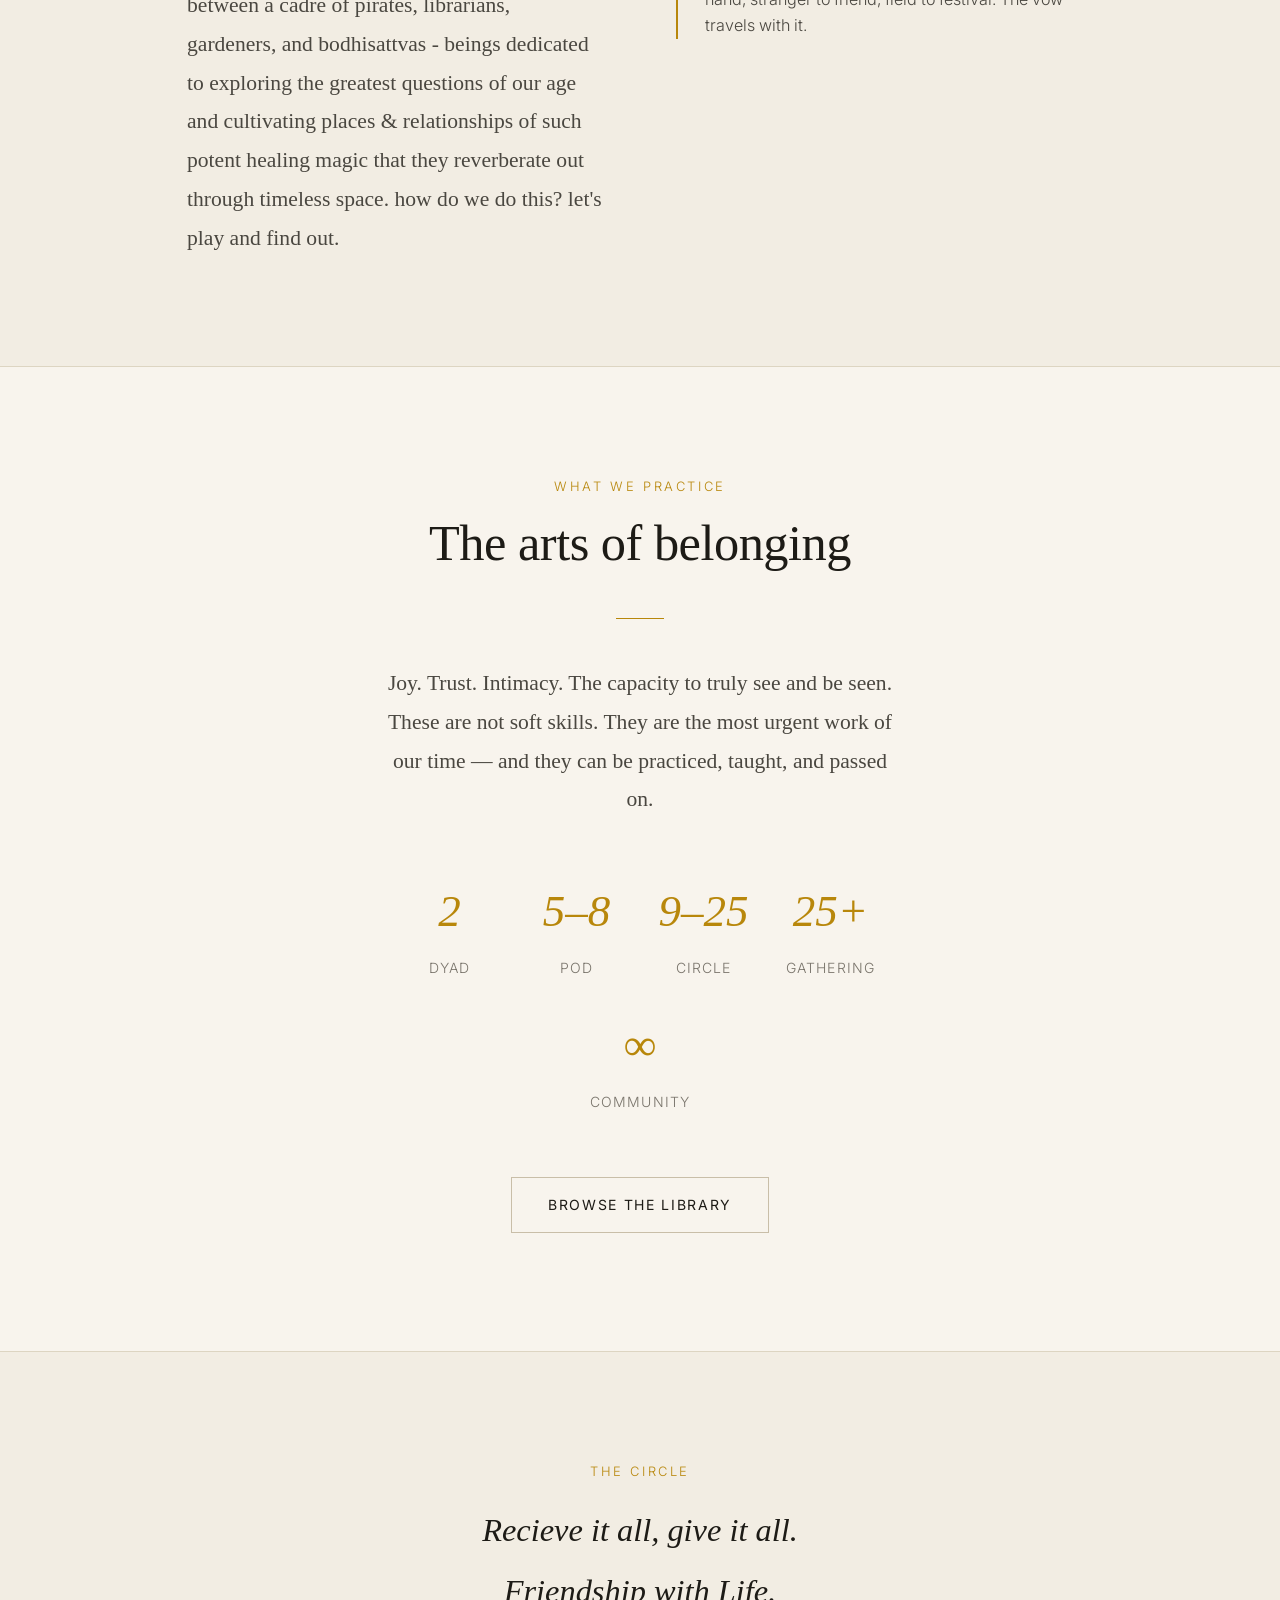
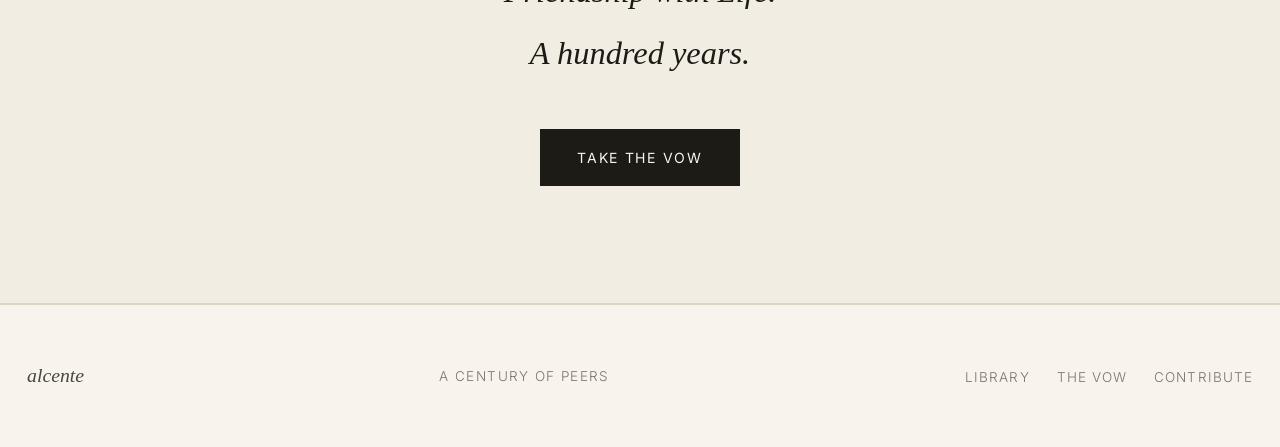
==== commit 93612013: "Edit text content in index.html Removed several lines of text and modified a blockquote in the HTML." ====
--- a/index.html
+++ b/index.html
@@ -86,12 +86,8 @@
             <p class="section__body">
               here lies a circle of friendship, its center equidistant from us. 
 this disk carries a covenant of love. 
-it bears the fruits of countless folk called to offer the seeds of reconnection, flourishing, and liberation - the medicine of the magical and mundane world. 
-it yearns to serve Life by virtue of its passing from hand to hand, modeling that beautiful, reciprocal act of mutual trust and total giving. 
 YOU have received this vessel. 
 now, as you choose, we have the opportunity to receive you - your dreams, your desires, you work, your treasure, your questions - to whatever degree you wish to share. 
-this is an invitation into an experimental friendship - a collective formed by direct contact with a disk and a shared intent to walk the path of spiritual friendship. 
-the code here is simple: we strive to live by, question, and embody our ideals of friendship, beginning with mutual responsibility, honesty, kindness, playfulness, curiosity, and humility. 
 together, we form something between a cadre of pirates, librarians, gardeners, and bodhisattvas - beings dedicated to exploring the greatest questions of our age and cultivating places & relationships of such potent healing magic that they reverberate out through timeless space. 
 how do we do this? 
               let's play and find out. 
@@ -172,8 +168,8 @@
       <div class="container" style="text-align: center;">
         <p class="section__label fade-up">The Circle</p>
         <blockquote class="fade-up" style="font-family: var(--font-serif); font-size: clamp(1.3rem, 3vw, 1.8rem); font-style: italic; line-height: 1.9; color: var(--ink); max-width: 480px; margin: 0 auto 2.5rem;">
-          I catch. I pass. I show up.<br>
-          I practice friendship as if it matters.<br>
+          Recieve it all, give it all.<br>
+          Friendship with Life.<br>
           A hundred years.
         </blockquote>
         <a href="covenant.html" class="btn btn--primary fade-up">Take the Vow</a>
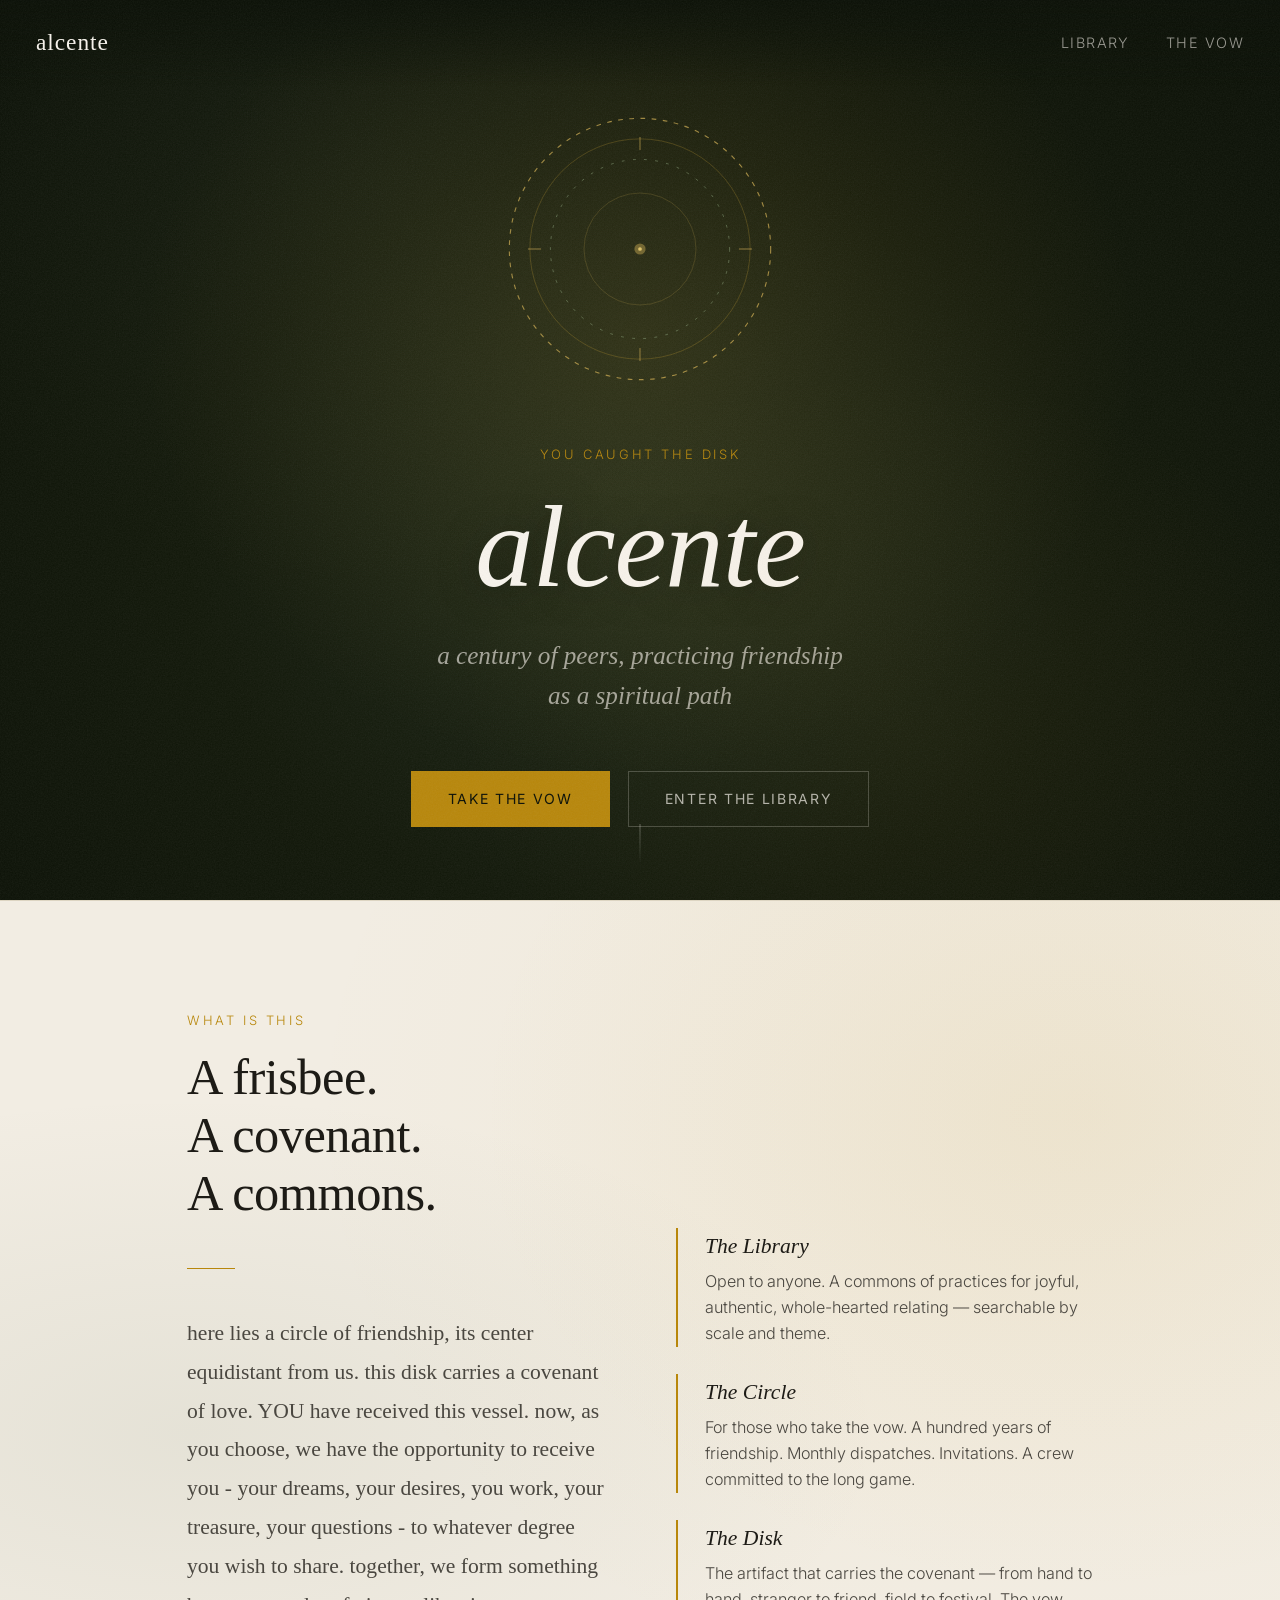
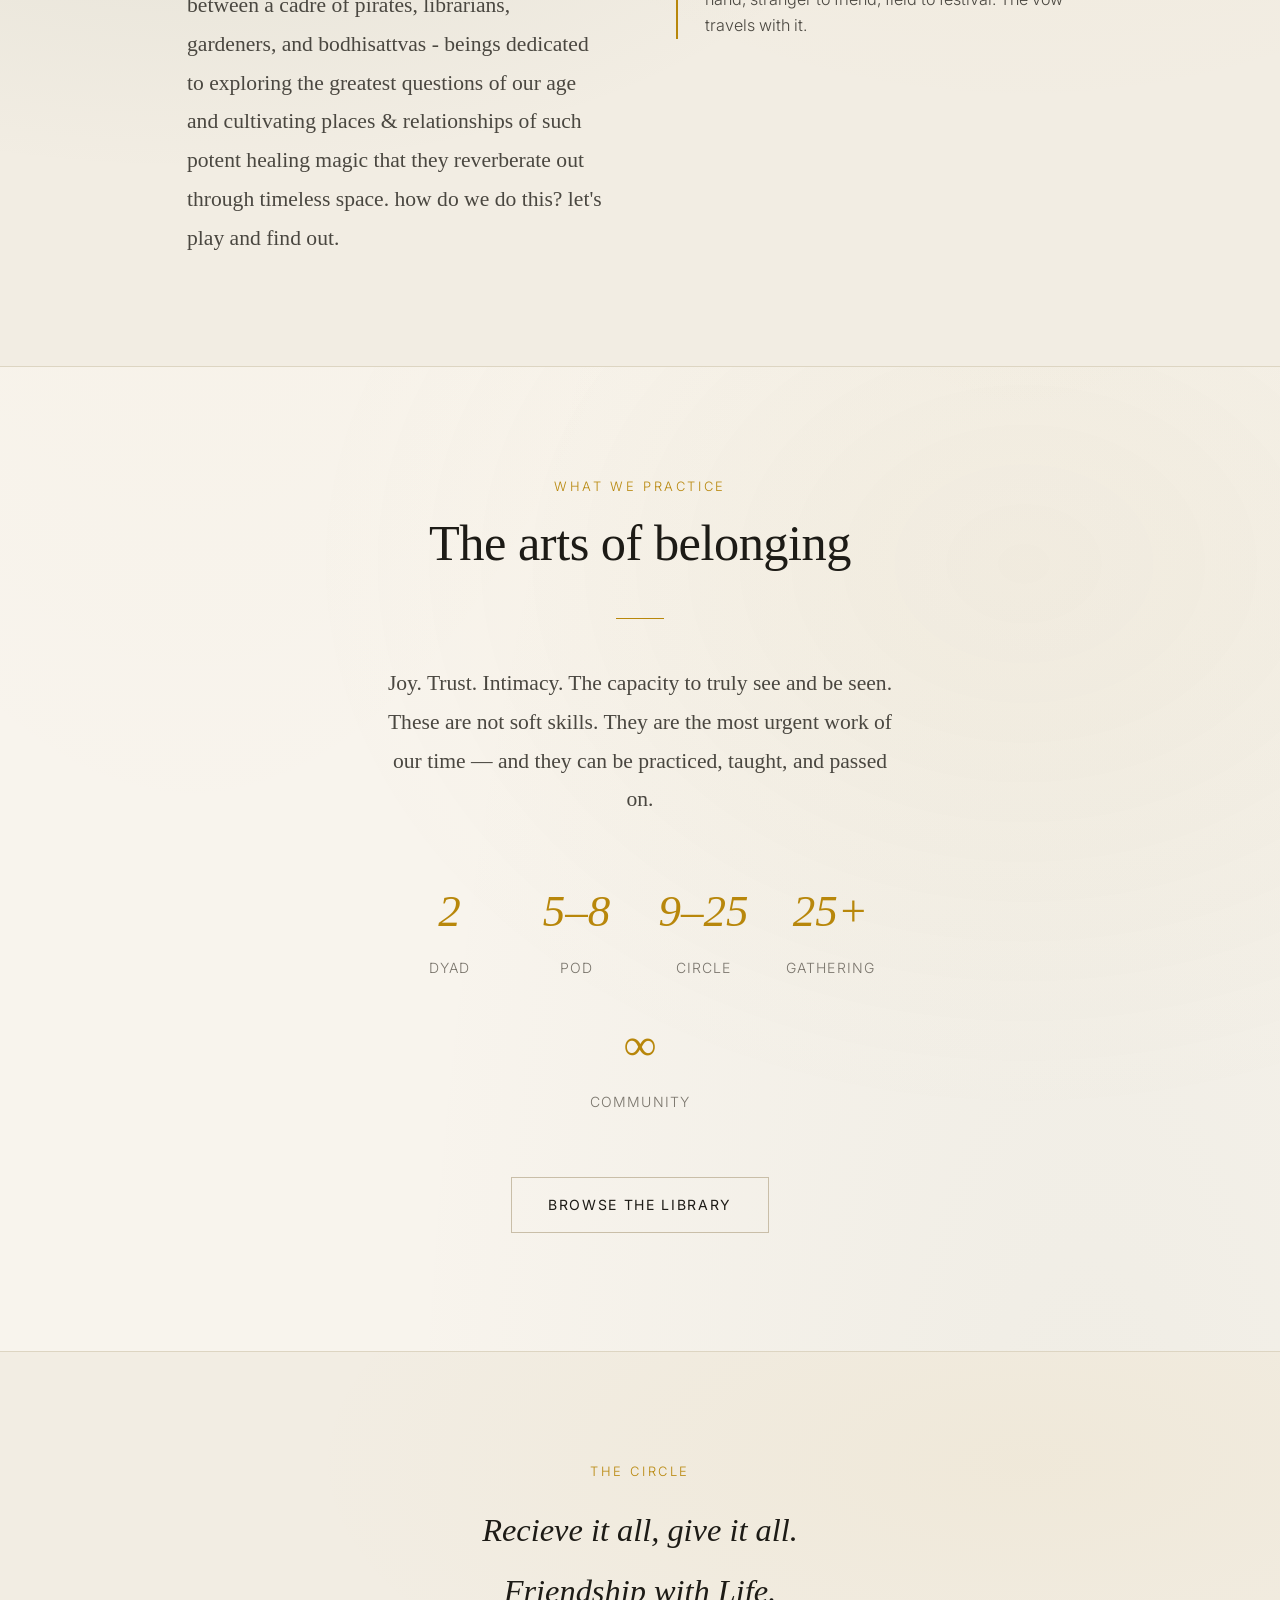
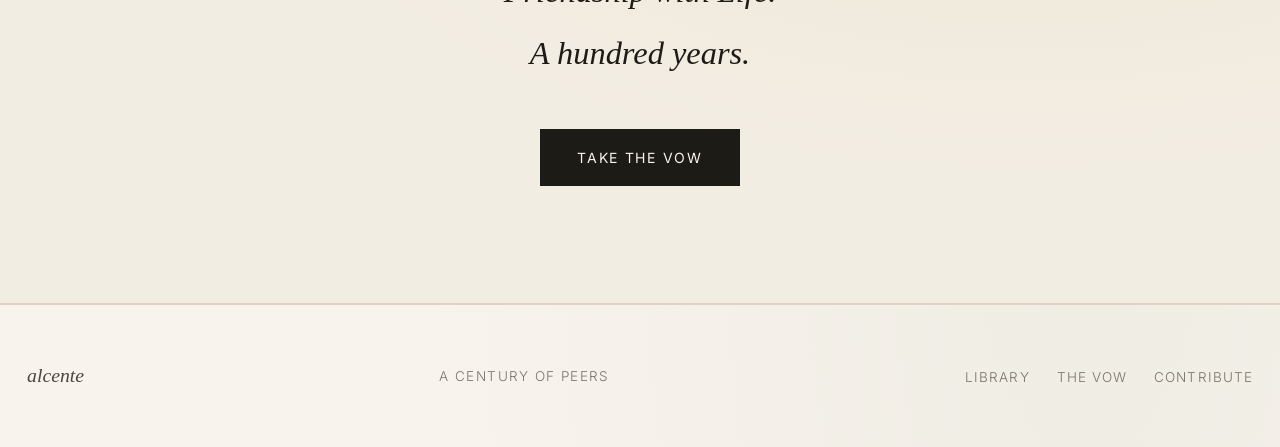
==== commit 8e1e1d86: "richer design - dark hero" ====
--- a/index.html
+++ b/index.html
@@ -13,6 +13,16 @@
   <link rel="preconnect" href="https://fonts.gstatic.com" crossorigin>
   <link href="https://fonts.googleapis.com/css2?family=Cormorant+Garant:ital,wght@0,300;0,400;0,500;0,600;1,300;1,400;1,500&family=Inter:wght@300;400;500&display=swap" rel="stylesheet">
   <link rel="stylesheet" href="style.css">
+  <style>
+    /* Nav reads on dark hero */
+    .nav {
+      background: linear-gradient(to bottom, rgba(10, 15, 6, 0.85) 0%, transparent 100%);
+    }
+    .nav__logo { color: #F8F4ED; }
+    .nav__logo:hover { opacity: 0.65; }
+    .nav__links a { color: rgba(248, 244, 237, 0.6); }
+    .nav__links a:hover { color: #F8F4ED; }
+  </style>
 </head>
 <body>
 
@@ -35,24 +45,24 @@
         <svg viewBox="0 0 300 300" xmlns="http://www.w3.org/2000/svg" fill="none">
           <!-- Outer dashed ring (rotates slowly) -->
           <g class="disk-ring-outer">
-            <circle cx="150" cy="150" r="140" stroke="#C49A2F" stroke-width="0.75" stroke-dasharray="5 7" opacity="0.5"/>
+            <circle cx="150" cy="150" r="140" stroke="#E8C05A" stroke-width="1.2" stroke-dasharray="5 7" opacity="0.65"/>
           </g>
           <!-- Mid ring -->
-          <circle cx="150" cy="150" r="118" stroke="#B8870B" stroke-width="0.5" opacity="0.25"/>
+          <circle cx="150" cy="150" r="118" stroke="#D4A832" stroke-width="0.75" opacity="0.35"/>
           <!-- Inner dashed ring (rotates opposite) -->
           <g class="disk-ring-inner">
-            <circle cx="150" cy="150" r="96" stroke="#627358" stroke-width="0.75" stroke-dasharray="3 9" opacity="0.4"/>
+            <circle cx="150" cy="150" r="96" stroke="#8FA880" stroke-width="1" stroke-dasharray="3 9" opacity="0.55"/>
           </g>
           <!-- Core -->
-          <circle cx="150" cy="150" r="60" stroke="#C49A2F" stroke-width="0.5" opacity="0.2"/>
+          <circle cx="150" cy="150" r="60" stroke="#E8C05A" stroke-width="0.75" opacity="0.25"/>
           <!-- Center mark -->
-          <circle cx="150" cy="150" r="6" fill="#C49A2F" opacity="0.3"/>
-          <circle cx="150" cy="150" r="2" fill="#B8870B" opacity="0.7"/>
+          <circle cx="150" cy="150" r="6" fill="#E8C05A" opacity="0.4"/>
+          <circle cx="150" cy="150" r="2" fill="#F0D070" opacity="0.9"/>
           <!-- Cardinal marks -->
-          <line x1="150" y1="30" x2="150" y2="44" stroke="#C49A2F" stroke-width="1" opacity="0.3"/>
-          <line x1="150" y1="256" x2="150" y2="270" stroke="#C49A2F" stroke-width="1" opacity="0.3"/>
-          <line x1="30" y1="150" x2="44" y2="150" stroke="#C49A2F" stroke-width="1" opacity="0.3"/>
-          <line x1="256" y1="150" x2="270" y2="150" stroke="#C49A2F" stroke-width="1" opacity="0.3"/>
+          <line x1="150" y1="30" x2="150" y2="44" stroke="#E8C05A" stroke-width="1.5" opacity="0.4"/>
+          <line x1="150" y1="256" x2="150" y2="270" stroke="#E8C05A" stroke-width="1.5" opacity="0.4"/>
+          <line x1="30" y1="150" x2="44" y2="150" stroke="#E8C05A" stroke-width="1.5" opacity="0.4"/>
+          <line x1="256" y1="150" x2="270" y2="150" stroke="#E8C05A" stroke-width="1.5" opacity="0.4"/>
         </svg>
       </div>
 
--- a/style.css
+++ b/style.css
@@ -43,6 +43,10 @@
 
 body {
   background-color: var(--cream);
+  background-image:
+    radial-gradient(ellipse at 15% 10%, rgba(196, 154, 47, 0.07) 0%, transparent 45%),
+    radial-gradient(ellipse at 85% 90%, rgba(98, 115, 88, 0.06) 0%, transparent 45%),
+    radial-gradient(ellipse at 80% 15%, rgba(196, 154, 47, 0.04) 0%, transparent 35%);
   color: var(--ink);
   font-family: var(--font-sans);
   font-weight: 300;
@@ -55,10 +59,10 @@
   content: '';
   position: fixed;
   inset: 0;
-  background-image: url("data:image/svg+xml,%3Csvg xmlns='http://www.w3.org/2000/svg' width='300' height='300'%3E%3Cfilter id='n'%3E%3CfeTurbulence type='fractalNoise' baseFrequency='0.75' numOctaves='4' stitchTiles='stitch'/%3E%3CfeColorMatrix type='saturate' values='0'/%3E%3C/filter%3E%3Crect width='300' height='300' filter='url(%23n)' opacity='0.04'/%3E%3C/svg%3E");
+  background-image: url("data:image/svg+xml,%3Csvg xmlns='http://www.w3.org/2000/svg' width='300' height='300'%3E%3Cfilter id='n'%3E%3CfeTurbulence type='fractalNoise' baseFrequency='0.72' numOctaves='4' stitchTiles='stitch'/%3E%3CfeColorMatrix type='saturate' values='0'/%3E%3C/filter%3E%3Crect width='300' height='300' filter='url(%23n)' opacity='0.07'/%3E%3C/svg%3E");
   pointer-events: none;
   z-index: 9999;
-  opacity: 0.6;
+  opacity: 1;
 }
 
 img, svg { display: block; max-width: 100%; }
@@ -148,6 +152,20 @@
   text-align: center;
   padding: 6rem 1.5rem 4rem;
   position: relative;
+  background:
+    radial-gradient(ellipse at 50% 38%, rgba(196, 154, 47, 0.13) 0%, transparent 55%),
+    radial-gradient(ellipse at 50% 60%, #1f2918 0%, #111709 50%, #0a0f06 100%);
+  overflow: hidden;
+}
+
+.hero::before {
+  content: '';
+  position: absolute;
+  inset: 0;
+  background:
+    radial-gradient(ellipse at 30% 20%, rgba(98, 115, 88, 0.08) 0%, transparent 40%),
+    radial-gradient(ellipse at 70% 80%, rgba(196, 154, 47, 0.05) 0%, transparent 35%);
+  pointer-events: none;
 }
 
 .hero__disk {
@@ -179,15 +197,16 @@
   font-size: clamp(3.2rem, 10vw, 6.5rem);
   font-weight: 300;
   font-style: italic;
-  color: var(--ink);
+  color: #F8F4ED;
   line-height: 1.05;
   margin-bottom: 1.5rem;
+  text-shadow: 0 2px 40px rgba(0, 0, 0, 0.4);
 }
 
 .hero__sub {
   font-family: var(--font-serif);
   font-size: clamp(1.1rem, 2.5vw, 1.4rem);
-  color: var(--ink-mid);
+  color: rgba(248, 244, 237, 0.62);
   font-style: italic;
   max-width: 480px;
   margin: 0 auto 3rem;
@@ -209,7 +228,7 @@
   font-size: 0.7rem;
   letter-spacing: 0.15em;
   text-transform: uppercase;
-  color: var(--ink-light);
+  color: rgba(248, 244, 237, 0.35);
   display: flex;
   flex-direction: column;
   align-items: center;
@@ -220,7 +239,7 @@
   content: '';
   width: 1px;
   height: 40px;
-  background: linear-gradient(to bottom, var(--ink-light), transparent);
+  background: linear-gradient(to bottom, rgba(248, 244, 237, 0.35), transparent);
 }
 
 /* --- Buttons --- */
@@ -260,6 +279,29 @@
   transform: translateY(-2px);
 }
 
+/* Hero-specific button overrides (dark background) */
+.hero .btn--primary {
+  background: var(--gold);
+  border-color: var(--gold);
+  color: #0a0f06;
+}
+.hero .btn--primary:hover {
+  background: var(--gold-warm);
+  border-color: var(--gold-warm);
+  color: #0a0f06;
+}
+.hero .btn--ghost {
+  color: rgba(248, 244, 237, 0.7);
+  border-color: rgba(248, 244, 237, 0.22);
+  background: transparent;
+}
+.hero .btn--ghost:hover {
+  color: #F8F4ED;
+  border-color: rgba(248, 244, 237, 0.65);
+  background: transparent;
+  transform: translateY(-2px);
+}
+
 /* --- Divider --- */
 .divider {
   width: 48px;
@@ -272,6 +314,15 @@
 /* --- Section --- */
 .section {
   padding: 6rem 1.5rem;
+  position: relative;
+}
+
+.section::before {
+  content: '';
+  position: absolute;
+  inset: 0;
+  background: radial-gradient(ellipse at 80% 20%, rgba(196, 154, 47, 0.055) 0%, transparent 50%);
+  pointer-events: none;
 }
 
 .section__label {
@@ -295,7 +346,10 @@
 
 /* --- About split (homepage) --- */
 .about {
-  background: var(--cream-mid);
+  background:
+    radial-gradient(ellipse at 15% 50%, rgba(98, 115, 88, 0.09) 0%, transparent 45%),
+    radial-gradient(ellipse at 85% 20%, rgba(196, 154, 47, 0.07) 0%, transparent 40%),
+    var(--cream-mid);
   border-top: 1px solid var(--border);
   border-bottom: 1px solid var(--border);
 }
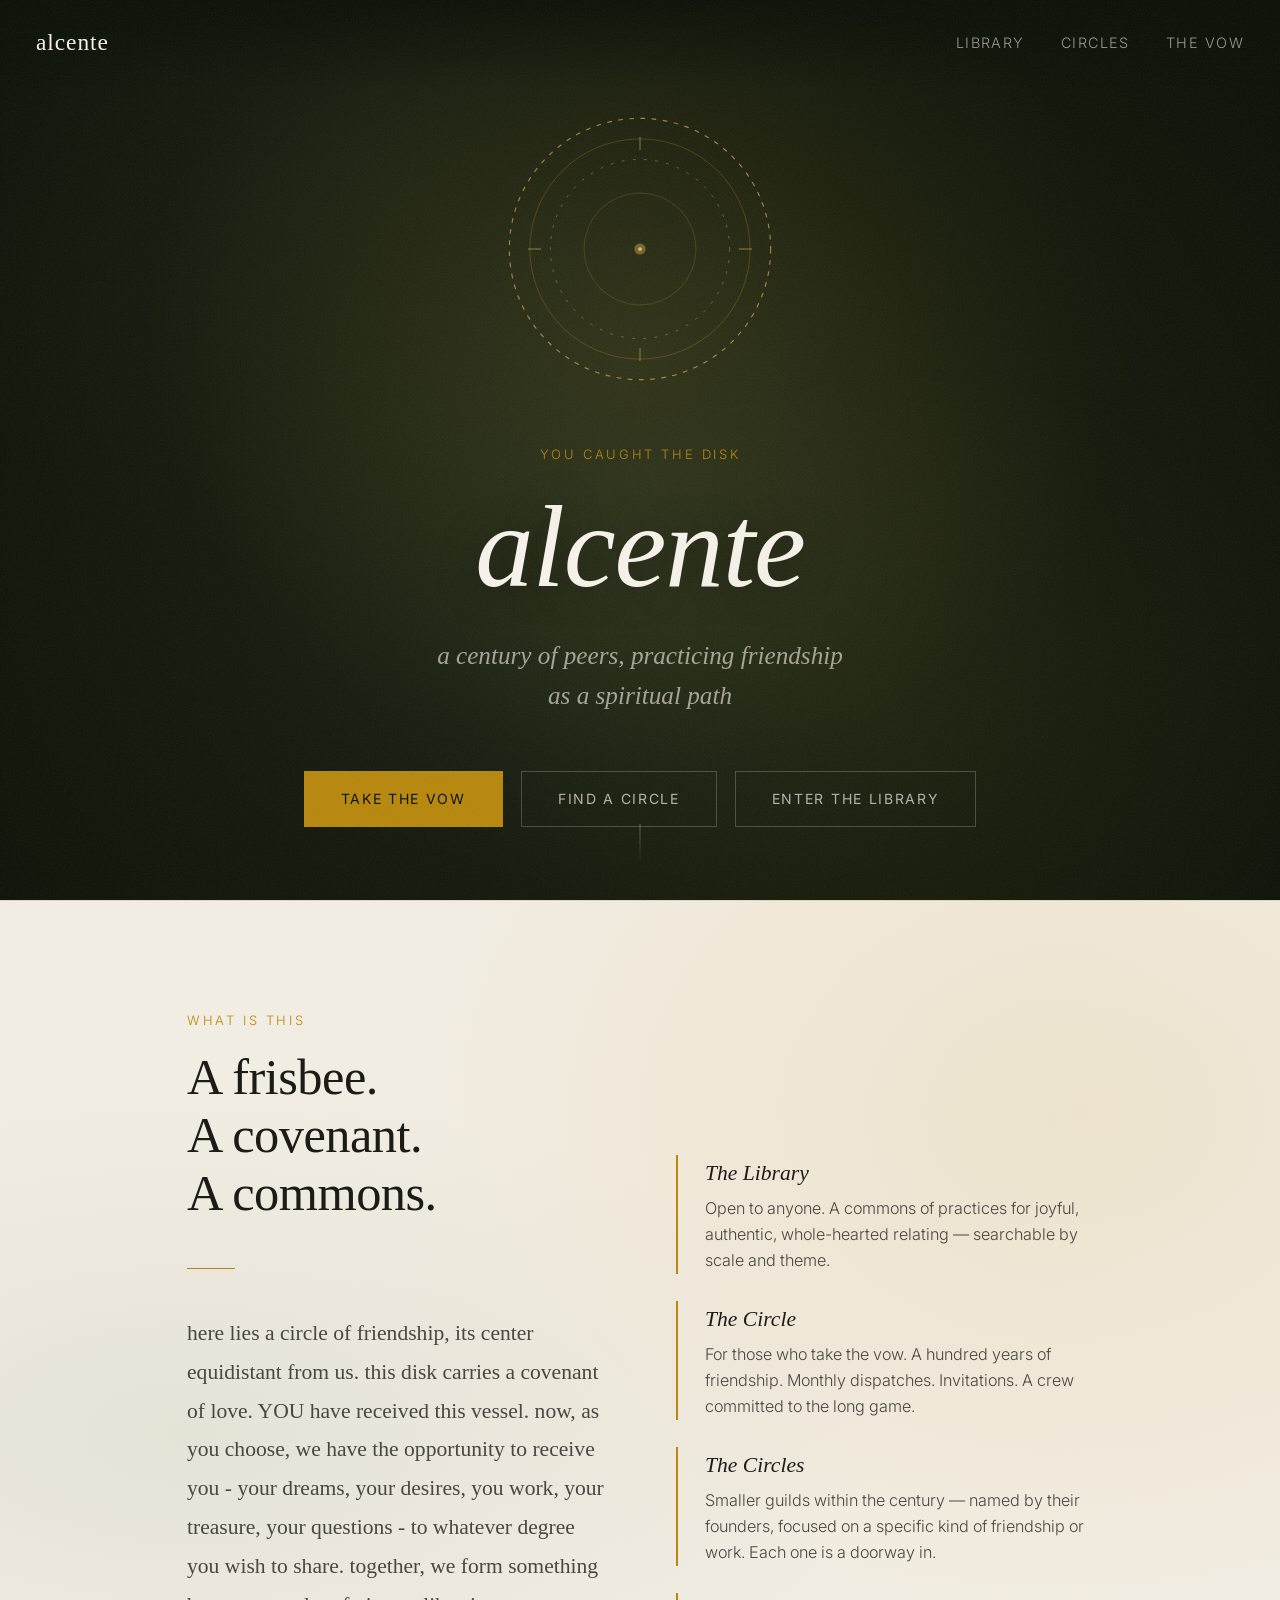
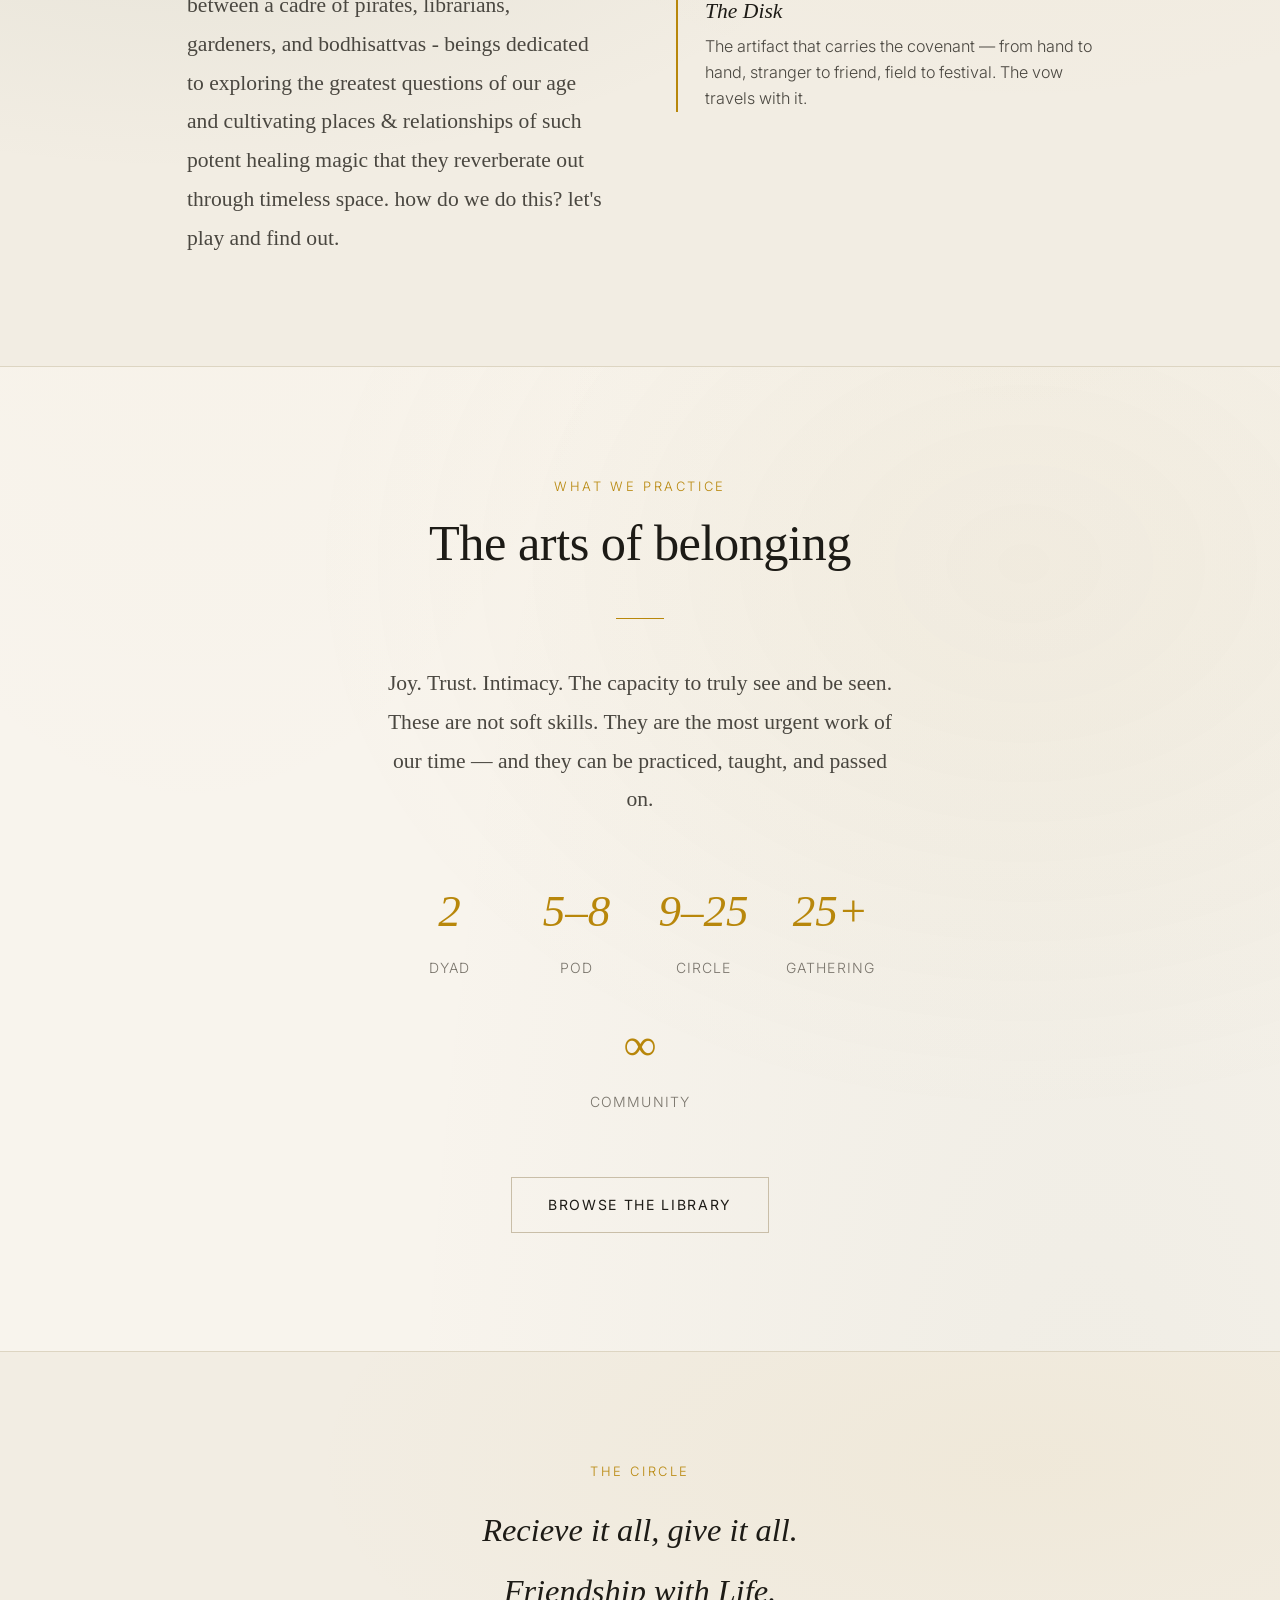
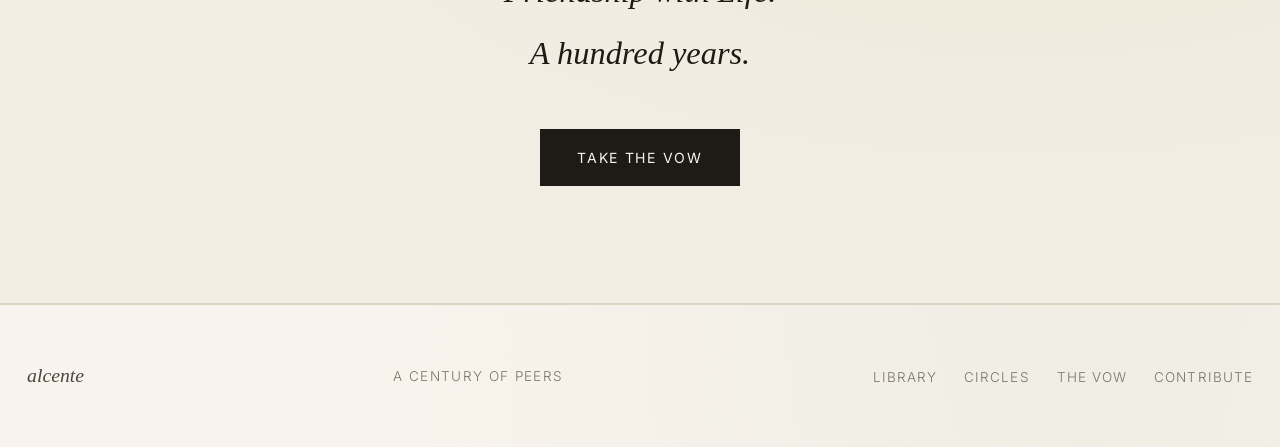
==== commit e39b59dd: "add circles feature" ====
--- a/index.html
+++ b/index.html
@@ -31,6 +31,7 @@
     <a href="/" class="nav__logo">alcente</a>
     <ul class="nav__links">
       <li><a href="library.html">Library</a></li>
+      <li><a href="circles.html">Circles</a></li>
       <li><a href="covenant.html">The Vow</a></li>
     </ul>
   </nav>
@@ -76,6 +77,7 @@
 
       <div class="hero__ctas">
         <a href="covenant.html" class="btn btn--primary">Take the Vow</a>
+        <a href="circles.html" class="btn btn--ghost">Find a Circle</a>
         <a href="library.html" class="btn btn--ghost">Enter the Library</a>
       </div>
 
@@ -120,11 +122,14 @@
               </p>
             </li>
             <li class="about__value">
+              <p class="about__value-title">The Circles</p>
+              <p class="about__value-desc">
+                Smaller guilds within the century — named by their founders, focused on a specific kind of friendship or work. Each one is a doorway in.
+              </p>
+            </li>
+            <li class="about__value">
               <p class="about__value-title">The Disk</p>
-              <p class="about__value-desc">
-                The artifact that carries the covenant — from hand to hand, 
-                stranger to friend, field to festival. The vow travels with it.
-              </p>
+              <p class="about__value-desc">The artifact that carries the covenant — from hand to hand, stranger to friend, field to festival. The vow travels with it.</p>
             </li>
           </ul>
 
@@ -193,6 +198,7 @@
     <span class="footer__tagline">a century of peers</span>
     <ul class="footer__links">
       <li><a href="library.html">Library</a></li>
+      <li><a href="circles.html">Circles</a></li>
       <li><a href="covenant.html">The Vow</a></li>
       <li><a href="contribute.html">Contribute</a></li>
     </ul>
--- a/style.css
+++ b/style.css
@@ -856,6 +856,90 @@
   gap: 1rem;
 }
 
+/* --- Circles --- */
+.circles-grid {
+  display: grid;
+  gap: 1.5rem;
+  max-width: var(--max-wide);
+  margin: 2.5rem auto 0;
+}
+
+.circle-card {
+  border: 1px solid var(--border);
+  padding: 2rem 2rem 1.5rem 2.25rem;
+  position: relative;
+  display: grid;
+  gap: 1rem;
+  transition: border-color 0.2s, box-shadow 0.2s;
+  background: var(--cream);
+}
+
+.circle-card::before {
+  content: '';
+  position: absolute;
+  left: 0;
+  top: 0;
+  bottom: 0;
+  width: 3px;
+  background: linear-gradient(to bottom, var(--gold), var(--sage));
+}
+
+.circle-card:hover {
+  border-color: var(--border-mid);
+  box-shadow: 0 4px 24px rgba(0, 0, 0, 0.06);
+}
+
+.circle-card__header {
+  display: flex;
+  align-items: flex-start;
+  justify-content: space-between;
+  gap: 1rem;
+  flex-wrap: wrap;
+}
+
+.circle-card__name {
+  font-family: var(--font-serif);
+  font-size: 1.5rem;
+  font-weight: 400;
+  font-style: italic;
+  color: var(--ink);
+  line-height: 1.2;
+}
+
+.circle-card__desc {
+  font-family: var(--font-serif);
+  font-size: 1.05rem;
+  color: var(--ink-mid);
+  line-height: 1.75;
+}
+
+.circle-card__footer {
+  display: flex;
+  align-items: center;
+  justify-content: space-between;
+  flex-wrap: wrap;
+  gap: 1rem;
+  padding-top: 0.75rem;
+  border-top: 1px solid var(--border);
+  margin-top: 0.25rem;
+}
+
+.circle-card__meta {
+  font-size: 0.78rem;
+  color: var(--ink-light);
+  letter-spacing: 0.03em;
+}
+
+/* Circles intro page */
+.circles-intro {
+  padding: 9rem 1.5rem 3rem;
+  text-align: center;
+}
+
+.circles-section {
+  padding: 2.5rem 1.5rem 6rem;
+}
+
 /* --- Footer --- */
 .footer {
   padding: 3rem 1.5rem;
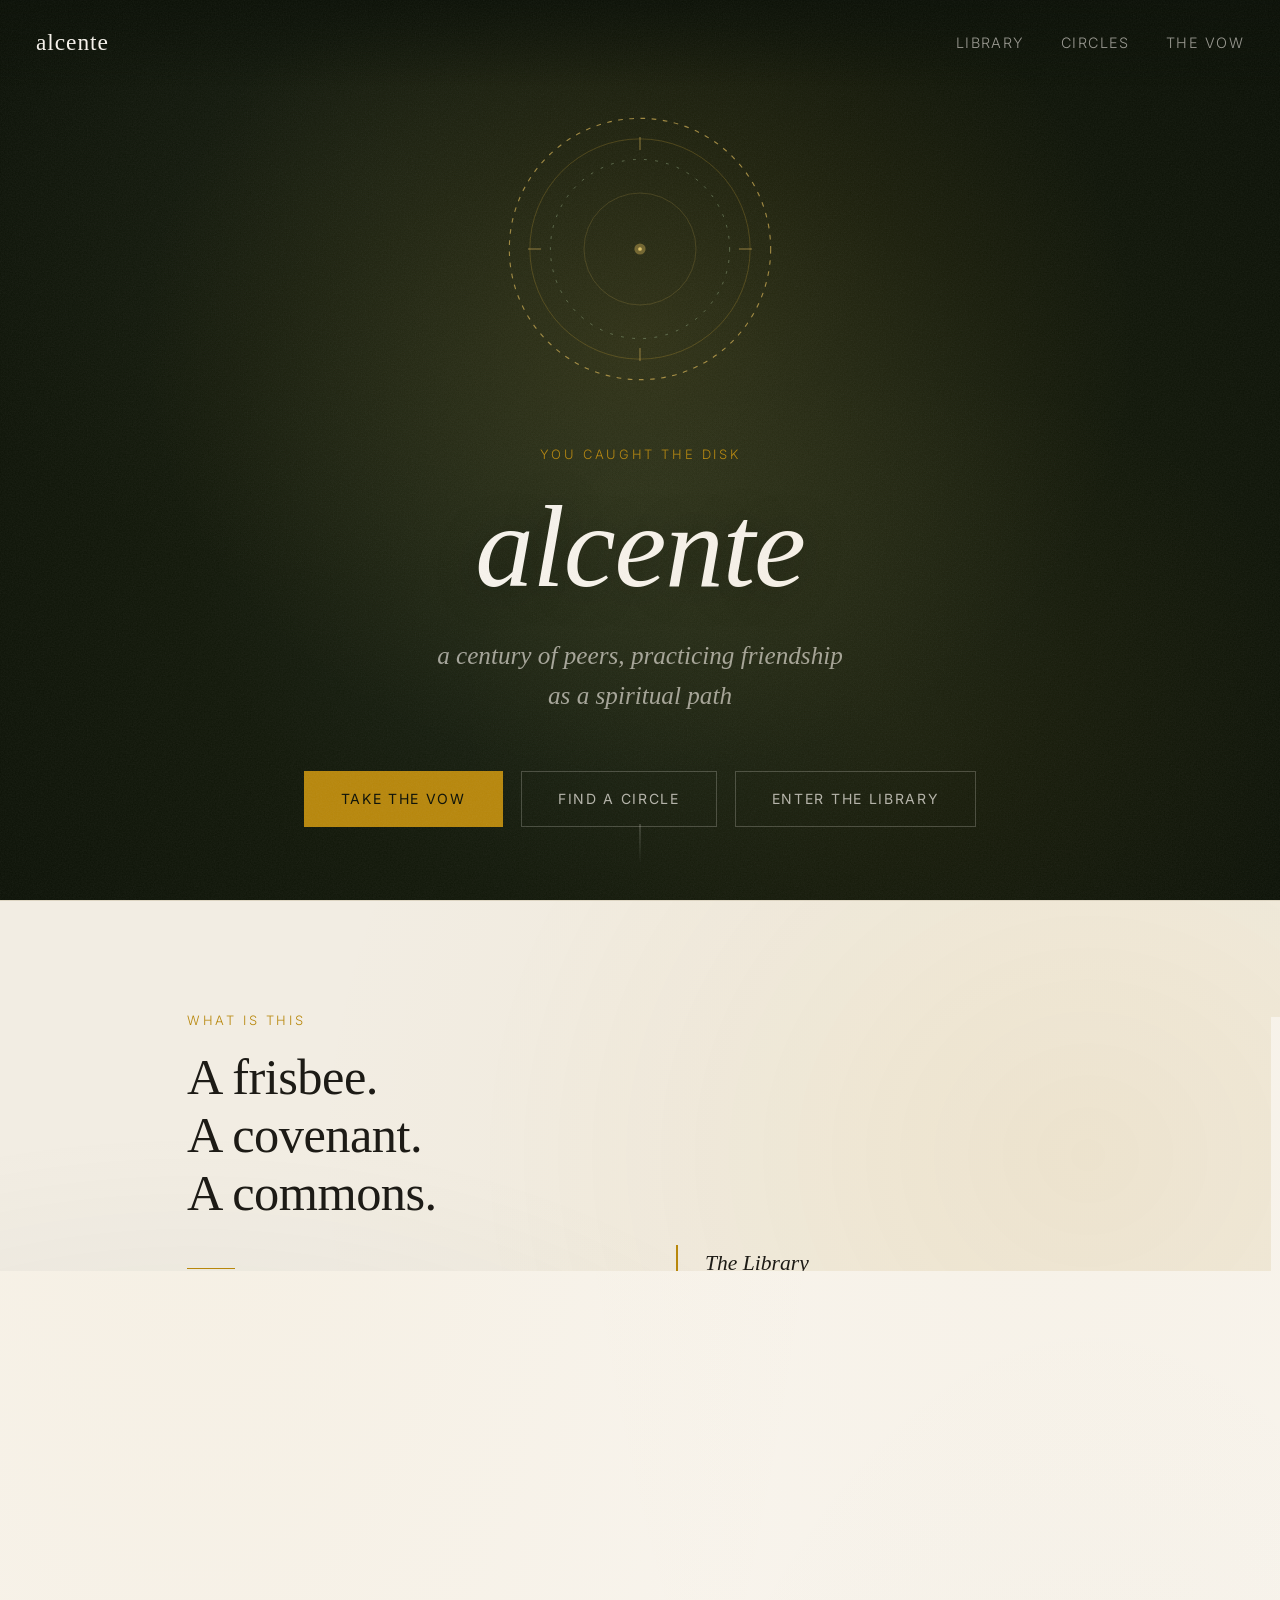
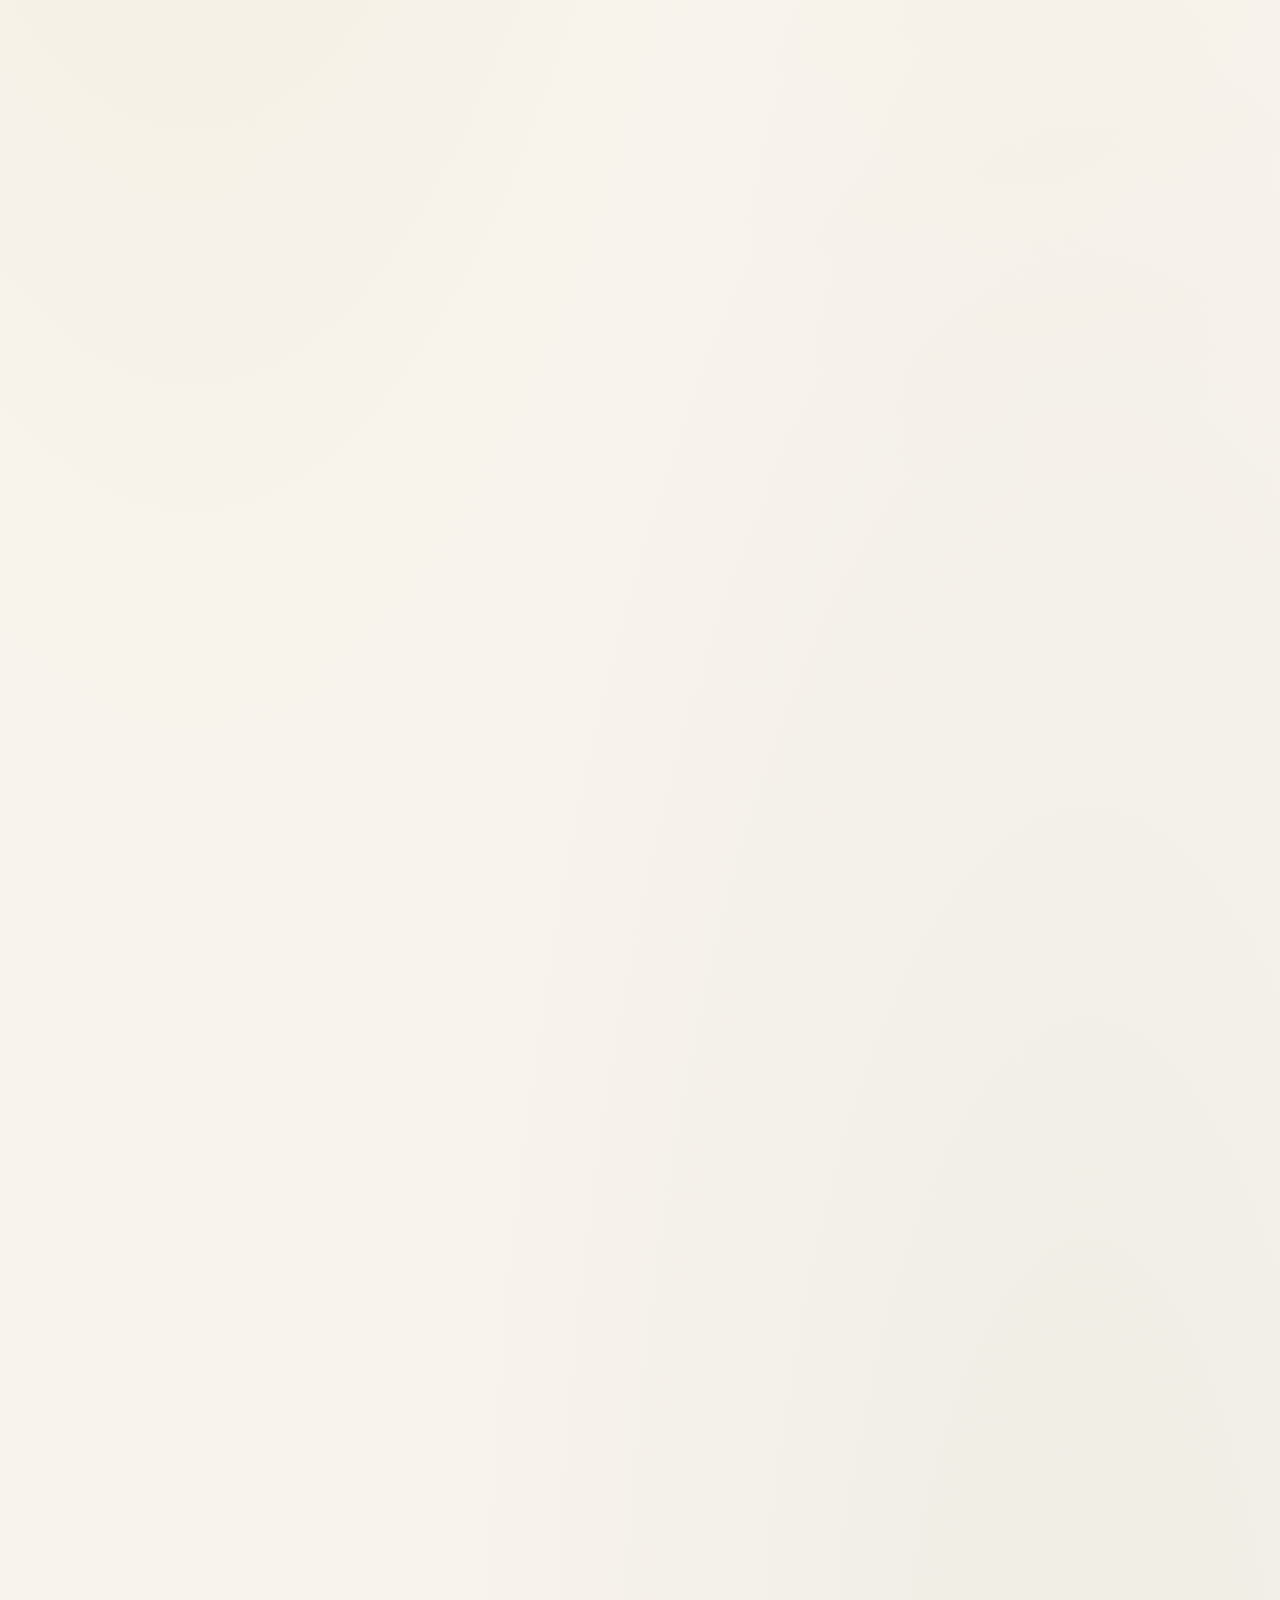
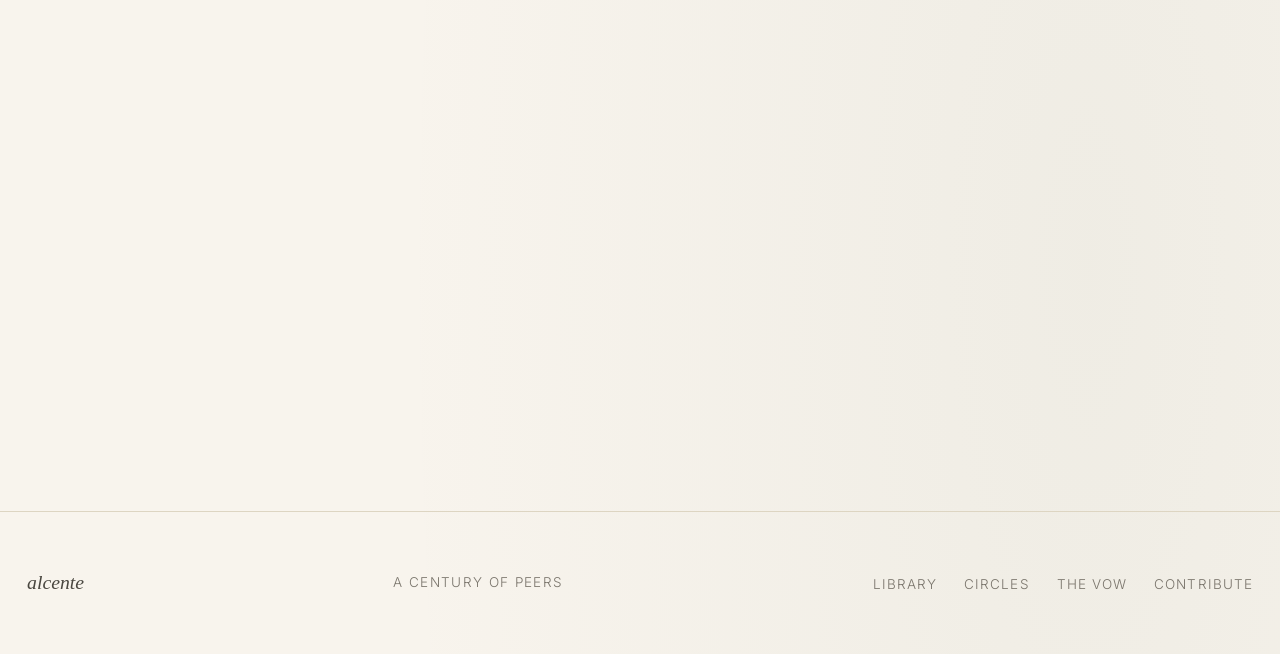
==== commit 5ea14268: "Update index.html" ====
--- a/index.html
+++ b/index.html
@@ -95,14 +95,26 @@
             <p class="section__label">What is this</p>
             <h2 class="section__title">A frisbee.<br>A covenant.<br>A commons.</h2>
             <div class="divider divider--left"></div>
-            <p class="section__body">
-              here lies a circle of friendship, its center equidistant from us. 
-this disk carries a covenant of love. 
-YOU have received this vessel. 
-now, as you choose, we have the opportunity to receive you - your dreams, your desires, you work, your treasure, your questions - to whatever degree you wish to share. 
-together, we form something between a cadre of pirates, librarians, gardeners, and bodhisattvas - beings dedicated to exploring the greatest questions of our age and cultivating places & relationships of such potent healing magic that they reverberate out through timeless space. 
-how do we do this? 
-              let's play and find out. 
+            <p class="section__body" style="font-style: italic; color: var(--ink);">
+  here lies a circle of friendship,<br>
+  its center equidistant from us.<br>
+  this disk carries a covenant of love.
+</p>
+<p class="section__body" style="margin-top: 1.25rem;">
+  <strong>YOU</strong> have received this vessel. Now, as you choose,
+  we have the opportunity to receive you — your dreams, your desires,
+  your work, your treasure, your questions — to whatever degree you wish to share.
+</p>
+<p class="section__body" style="margin-top: 1.25rem;">
+  Together, we form something between a cadre of pirates, librarians,
+  gardeners, and bodhisattvas — beings dedicated to exploring the greatest
+  questions of our age and cultivating places & relationships of such potent
+  healing magic that they reverberate out through timeless space.
+</p>
+<p class="section__body" style="margin-top: 1.5rem;">
+  <em>how do we do this?<br>
+  let's play and find out.</em>
+</p>
             </p>
           </div>
 
@@ -110,7 +122,7 @@
             <li class="about__value">
               <p class="about__value-title">The Library</p>
               <p class="about__value-desc">
-                Open to anyone. A commons of practices for joyful, authentic, 
+                Open to anyone. A commons of practices and patterns for reconnection, coordination, and authentic, 
                 whole-hearted relating — searchable by scale and theme.
               </p>
             </li>
